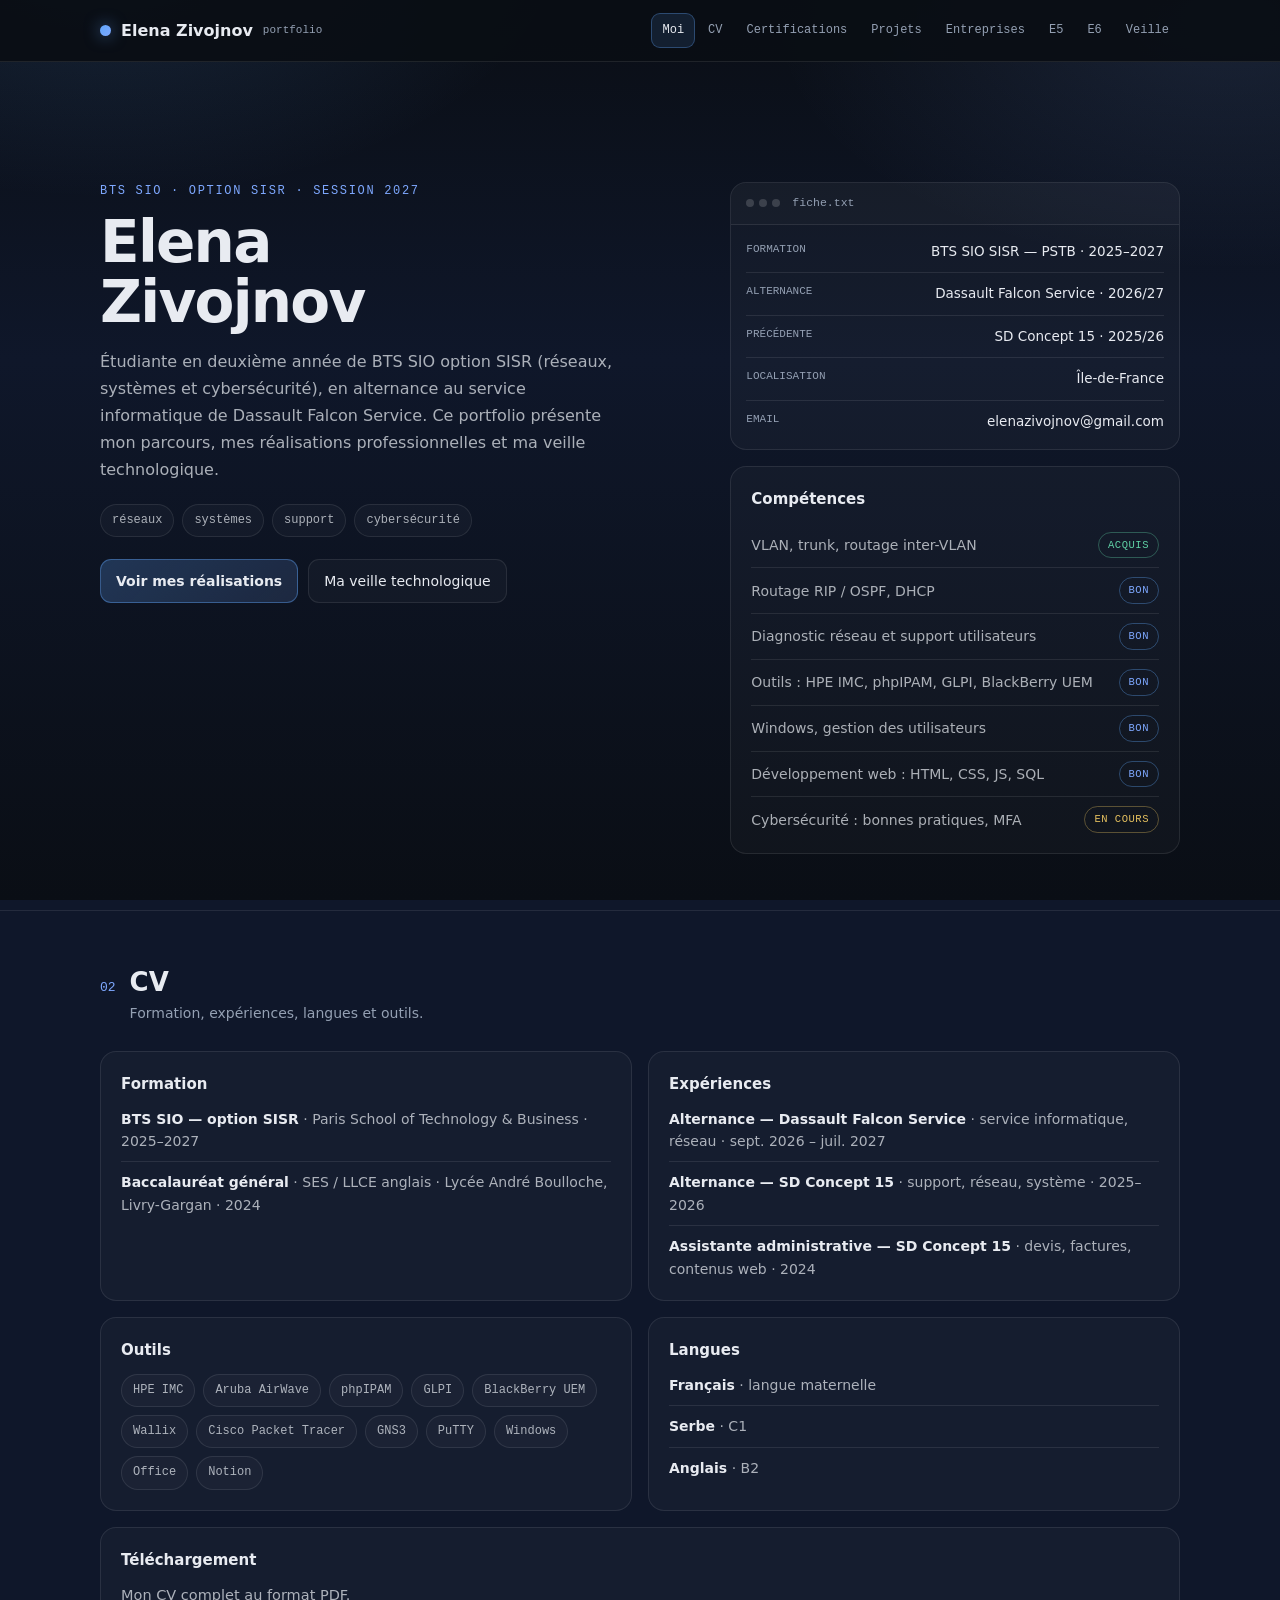
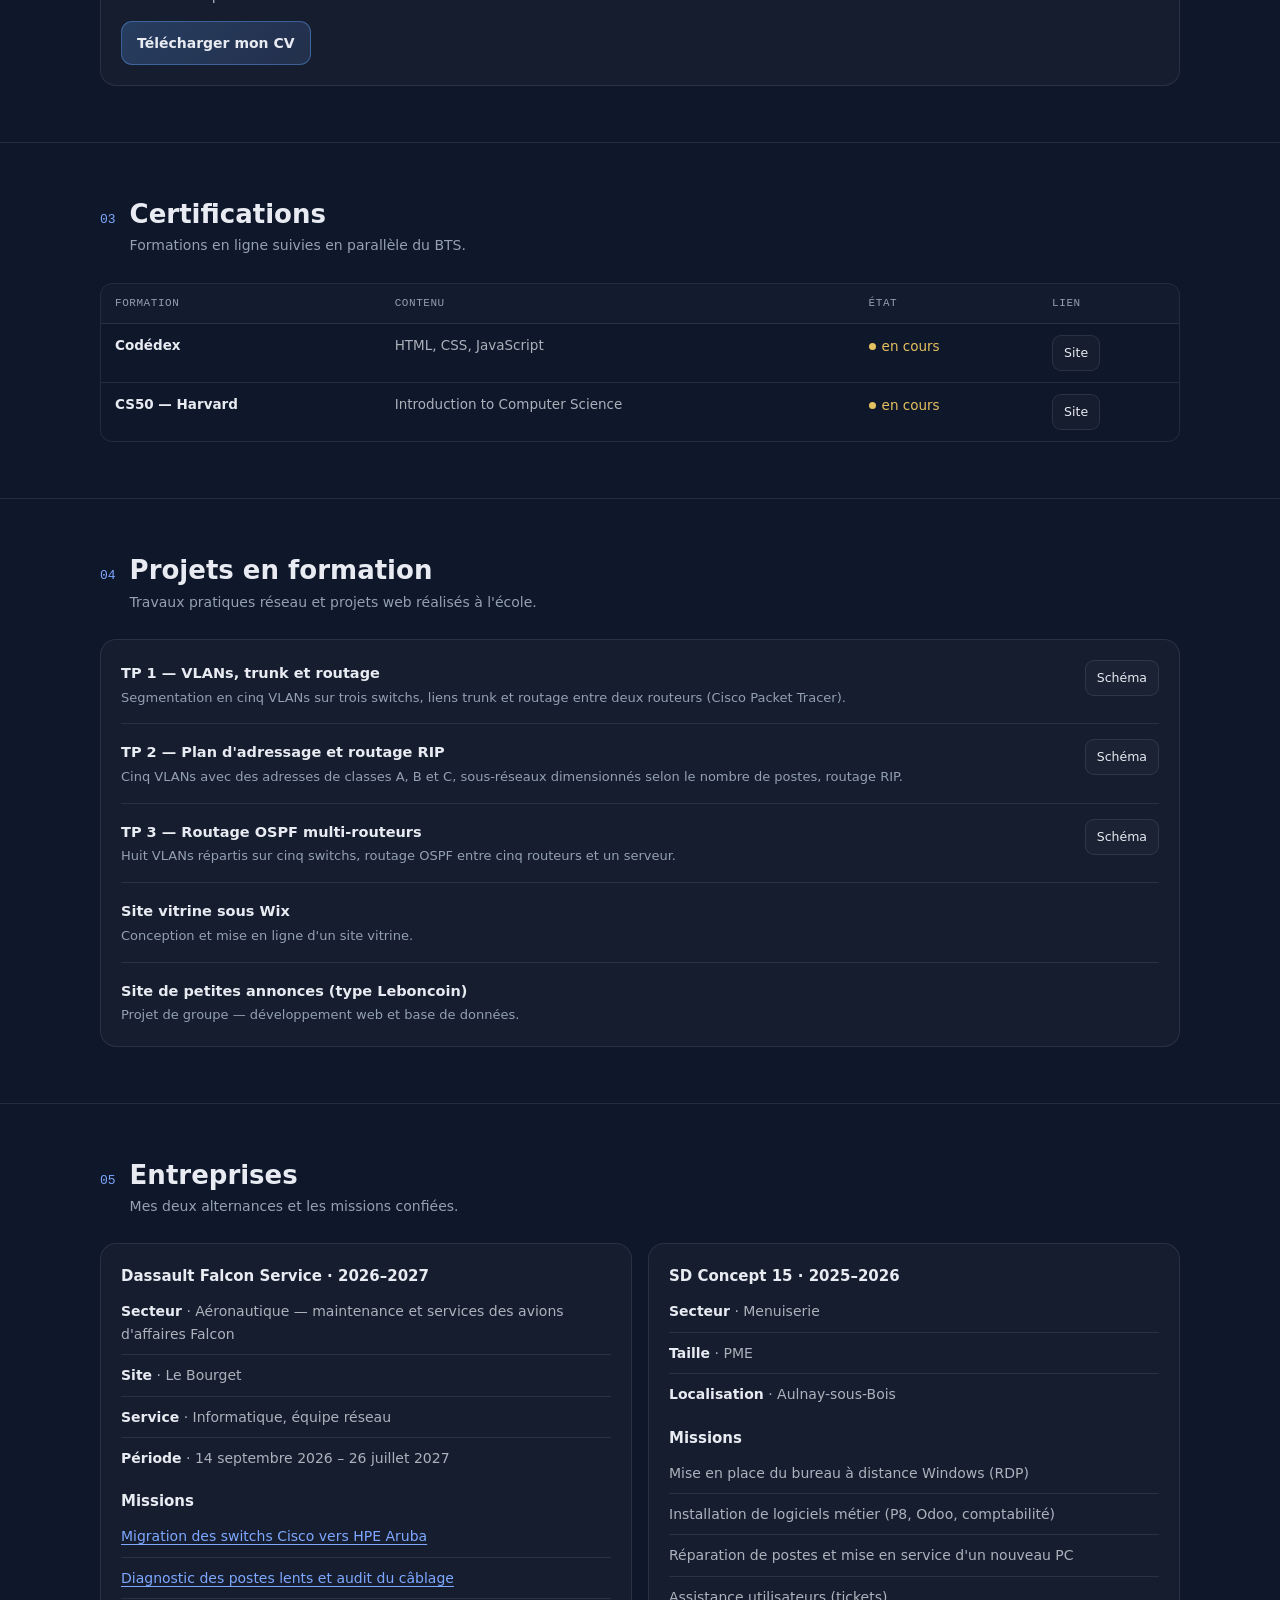
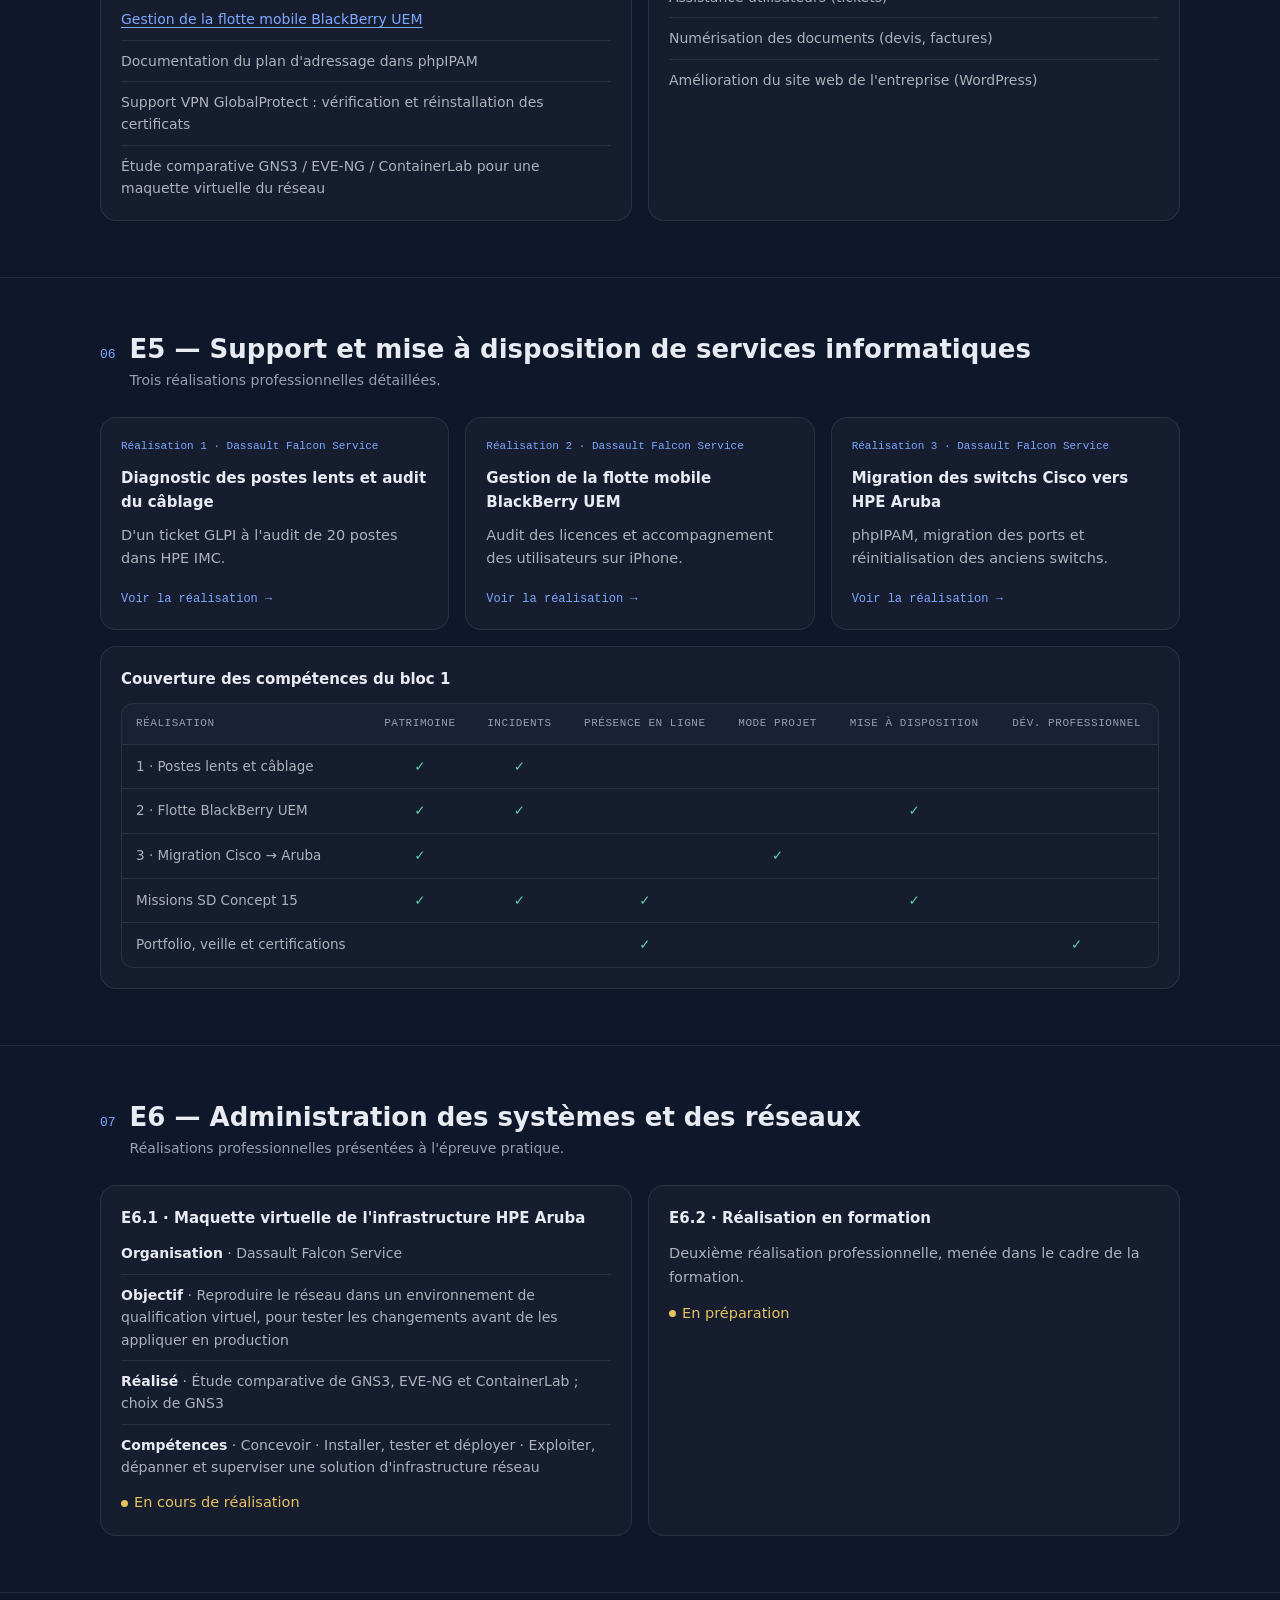
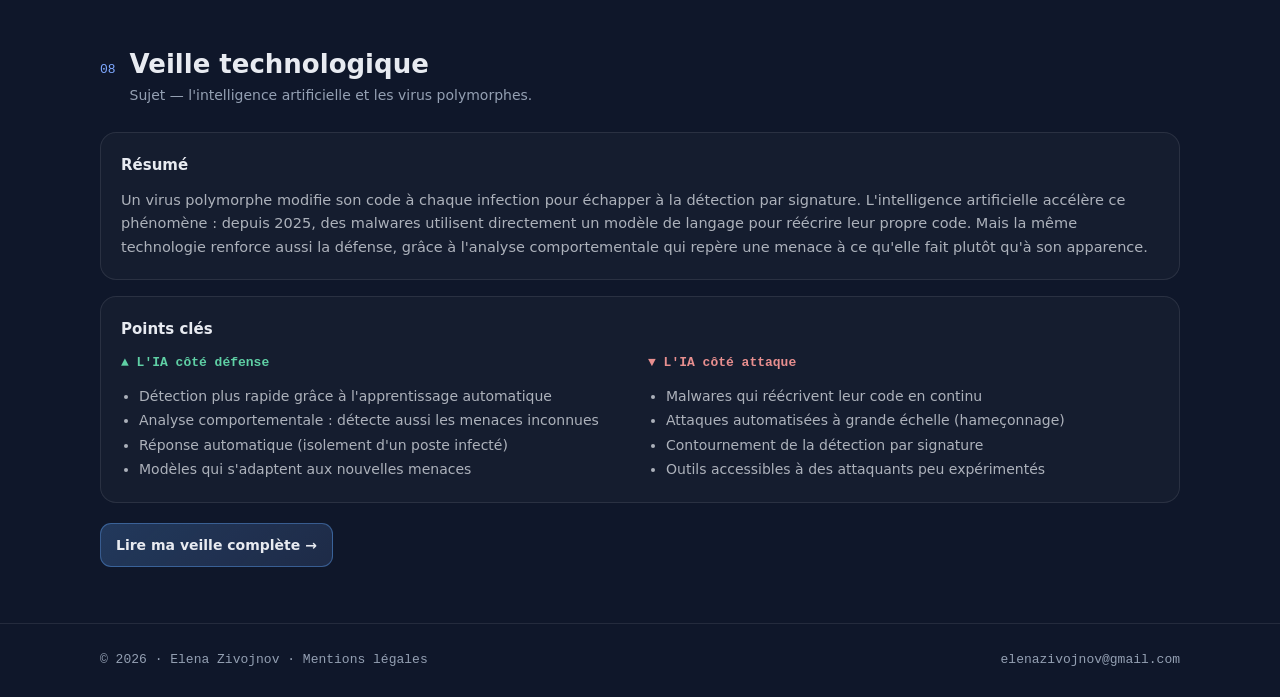
==== index.html @ ac81866e "Add files via upload" ====
<!doctype html>
<html lang="fr">
<head>
<meta charset="utf-8" />
<meta name="viewport" content="width=device-width, initial-scale=1" />
<title>Portfolio BTS SIO — Elena Zivojnov</title>
<meta name="description" content="Portfolio BTS SIO option SISR d'Elena Zivojnov : parcours, réalisations professionnelles E5 et E6, veille technologique." />
<link rel="stylesheet" href="style.css" />
</head>
<body>

<header class="site-header">
  <div class="wrap">
    <a class="brand" href="#moi">
      <span class="brand-dot"></span>
      Elena Zivojnov <small>portfolio</small>
    </a>
    <nav class="menu" aria-label="Navigation principale">
      <a href="#moi" class="active">Moi</a>
      <a href="#cv">CV</a>
      <a href="#certifications">Certifications</a>
      <a href="#portfolio">Projets</a>
      <a href="#entreprise">Entreprises</a>
      <a href="#e5">E5</a>
      <a href="#e6">E6</a>
      <a href="#veille">Veille</a>
    </nav>
  </div>
</header>

<main>

  <!-- 01 · MOI -->
  <section id="moi" class="section">
    <div class="wrap hero">
      <div>
        <p class="eyebrow">BTS SIO · Option SISR · Session 2027</p>
        <h1>Elena<br>Zivojnov</h1>
        <p class="lead">
          Étudiante en deuxième année de BTS SIO option SISR (réseaux, systèmes et
          cybersécurité), en alternance au service informatique de Dassault Falcon Service.
          Ce portfolio présente mon parcours, mes réalisations professionnelles et ma
          veille technologique.
        </p>

        <div class="chips">
          <span class="chip">réseaux</span>
          <span class="chip">systèmes</span>
          <span class="chip">support</span>
          <span class="chip">cybersécurité</span>
        </div>

        <div class="cta">
          <a class="btn btn-primary" href="#e5">Voir mes réalisations</a>
          <a class="btn" href="veille.html">Ma veille technologique</a>
        </div>
      </div>

      <div>
        <div class="fiche">
          <div class="fiche-head">
            <span class="dots"><span></span><span></span><span></span></span>
            fiche.txt
          </div>
          <div class="fiche-body">
            <div class="fiche-row"><span class="k">Formation</span><span class="v">BTS SIO SISR — PSTB · 2025–2027</span></div>
            <div class="fiche-row"><span class="k">Alternance</span><span class="v">Dassault Falcon Service · 2026/27</span></div>
            <div class="fiche-row"><span class="k">Précédente</span><span class="v">SD Concept 15 · 2025/26</span></div>
            <div class="fiche-row"><span class="k">Localisation</span><span class="v">Île-de-France</span></div>
            <div class="fiche-row"><span class="k">Email</span><span class="v"><a href="mailto:elenazivojnov@gmail.com">elenazivojnov@gmail.com</a></span></div>
          </div>
        </div>

        <div class="card span-12" style="margin-top:16px;">
          <h3>Compétences</h3>
          <div class="skill-row"><span>VLAN, trunk, routage inter-VLAN</span><span class="lvl ok">acquis</span></div>
          <div class="skill-row"><span>Routage RIP / OSPF, DHCP</span><span class="lvl mid">bon</span></div>
          <div class="skill-row"><span>Diagnostic réseau et support utilisateurs</span><span class="lvl mid">bon</span></div>
          <div class="skill-row"><span>Outils : HPE IMC, phpIPAM, GLPI, BlackBerry UEM</span><span class="lvl mid">bon</span></div>
          <div class="skill-row"><span>Windows, gestion des utilisateurs</span><span class="lvl mid">bon</span></div>
          <div class="skill-row"><span>Développement web : HTML, CSS, JS, SQL</span><span class="lvl mid">bon</span></div>
          <div class="skill-row"><span>Cybersécurité : bonnes pratiques, MFA</span><span class="lvl low">en cours</span></div>
        </div>
      </div>
    </div>
  </section>

  <!-- 02 · CV -->
  <section id="cv" class="section">
    <div class="wrap">
      <div class="section-head">
        <span class="section-num">02</span>
        <div><h2>CV</h2><p>Formation, expériences, langues et outils.</p></div>
      </div>

      <div class="grid">
        <article class="card">
          <h3>Formation</h3>
          <ul class="clean-list">
            <li><strong>BTS SIO — option SISR</strong> · Paris School of Technology &amp; Business · 2025–2027</li>
            <li><strong>Baccalauréat général</strong> · SES / LLCE anglais · Lycée André Boulloche, Livry-Gargan · 2024</li>
          </ul>
        </article>

        <article class="card">
          <h3>Expériences</h3>
          <ul class="clean-list">
            <li><strong>Alternance — Dassault Falcon Service</strong> · service informatique, réseau · sept. 2026 – juil. 2027</li>
            <li><strong>Alternance — SD Concept 15</strong> · support, réseau, système · 2025–2026</li>
            <li><strong>Assistante administrative — SD Concept 15</strong> · devis, factures, contenus web · 2024</li>
          </ul>
        </article>

        <article class="card">
          <h3>Outils</h3>
          <div class="chips">
            <span class="chip">HPE IMC</span>
            <span class="chip">Aruba AirWave</span>
            <span class="chip">phpIPAM</span>
            <span class="chip">GLPI</span>
            <span class="chip">BlackBerry UEM</span>
            <span class="chip">Wallix</span>
            <span class="chip">Cisco Packet Tracer</span>
            <span class="chip">GNS3</span>
            <span class="chip">PuTTY</span>
            <span class="chip">Windows</span>
            <span class="chip">Office</span>
            <span class="chip">Notion</span>
          </div>
        </article>

        <article class="card">
          <h3>Langues</h3>
          <ul class="clean-list">
            <li><strong>Français</strong> · langue maternelle</li>
            <li><strong>Serbe</strong> · C1</li>
            <li><strong>Anglais</strong> · B2</li>
          </ul>
        </article>

        <article class="card span-12">
          <h3>Téléchargement</h3>
          <p class="muted" style="margin-bottom:14px;">Mon CV complet au format PDF.</p>
          <a class="btn btn-primary" href="docs/cv.pdf" target="_blank" rel="noreferrer">Télécharger mon CV</a>
        </article>
      </div>
    </div>
  </section>

  <!-- 03 · CERTIFICATIONS -->
  <section id="certifications" class="section">
    <div class="wrap">
      <div class="section-head">
        <span class="section-num">03</span>
        <div><h2>Certifications</h2><p>Formations en ligne suivies en parallèle du BTS.</p></div>
      </div>

      <div class="table-wrap">
        <table>
          <thead>
            <tr><th>Formation</th><th>Contenu</th><th>État</th><th>Lien</th></tr>
          </thead>
          <tbody>
            <tr>
              <td><strong>Codédex</strong></td>
              <td>HTML, CSS, JavaScript</td>
              <td><span class="status">en cours</span></td>
              <td><a class="btn btn-sm" href="https://www.codedex.io/" target="_blank" rel="noreferrer">Site</a></td>
            </tr>
            <tr>
              <td><strong>CS50 — Harvard</strong></td>
              <td>Introduction to Computer Science</td>
              <td><span class="status">en cours</span></td>
              <td><a class="btn btn-sm" href="https://cs50.harvard.edu/" target="_blank" rel="noreferrer">Site</a></td>
            </tr>
          </tbody>
        </table>
      </div>
    </div>
  </section>

  <!-- 04 · PROJETS EN FORMATION -->
  <section id="portfolio" class="section">
    <div class="wrap">
      <div class="section-head">
        <span class="section-num">04</span>
        <div><h2>Projets en formation</h2><p>Travaux pratiques réseau et projets web réalisés à l'école.</p></div>
      </div>

      <div class="grid">
        <article class="card span-12">
          <div class="project">
            <div class="project-info">
              <b>TP 1 — VLANs, trunk et routage</b>
              <div class="desc">Segmentation en cinq VLANs sur trois switchs, liens trunk et routage entre deux routeurs (Cisco Packet Tracer).</div>
            </div>
            <div class="project-links">
              <a class="btn btn-sm" href="img/tp1-schema.jpg" target="_blank" rel="noreferrer">Schéma</a>
            </div>
          </div>

          <div class="project">
            <div class="project-info">
              <b>TP 2 — Plan d'adressage et routage RIP</b>
              <div class="desc">Cinq VLANs avec des adresses de classes A, B et C, sous-réseaux dimensionnés selon le nombre de postes, routage RIP.</div>
            </div>
            <div class="project-links">
              <a class="btn btn-sm" href="img/tp2-schema.png" target="_blank" rel="noreferrer">Schéma</a>
            </div>
          </div>

          <div class="project">
            <div class="project-info">
              <b>TP 3 — Routage OSPF multi-routeurs</b>
              <div class="desc">Huit VLANs répartis sur cinq switchs, routage OSPF entre cinq routeurs et un serveur.</div>
            </div>
            <div class="project-links">
              <a class="btn btn-sm" href="img/tp3-schema.png" target="_blank" rel="noreferrer">Schéma</a>
            </div>
          </div>

          <div class="project">
            <div class="project-info">
              <b>Site vitrine sous Wix</b>
              <div class="desc">Conception et mise en ligne d'un site vitrine.</div>
            </div>
            <!-- Ajouter ici le lien du site Wix PUBLIÉ (pas le lien de l'éditeur) -->
          </div>

          <div class="project">
            <div class="project-info">
              <b>Site de petites annonces (type Leboncoin)</b>
              <div class="desc">Projet de groupe — développement web et base de données.</div>
            </div>
            <!-- Ajouter ici le lien GitHub et/ou des captures d'écran -->
          </div>
        </article>
      </div>
    </div>
  </section>

  <!-- 05 · ENTREPRISES -->
  <section id="entreprise" class="section">
    <div class="wrap">
      <div class="section-head">
        <span class="section-num">05</span>
        <div><h2>Entreprises</h2><p>Mes deux alternances et les missions confiées.</p></div>
      </div>

      <div class="grid">
        <article class="card">
          <h3>Dassault Falcon Service · 2026–2027</h3>
          <ul class="clean-list">
            <li><strong>Secteur</strong> · Aéronautique — maintenance et services des avions d'affaires Falcon</li>
            <li><strong>Site</strong> · Le Bourget</li>
            <li><strong>Service</strong> · Informatique, équipe réseau</li>
            <li><strong>Période</strong> · 14 septembre 2026 – 26 juillet 2027</li>
          </ul>
          <h3 style="margin-top:20px;">Missions</h3>
          <ul class="clean-list">
            <li><a class="link" href="e5-3.html">Migration des switchs Cisco vers HPE Aruba</a></li>
            <li><a class="link" href="e5-1.html">Diagnostic des postes lents et audit du câblage</a></li>
            <li><a class="link" href="e5-2.html">Gestion de la flotte mobile BlackBerry UEM</a></li>
            <li>Documentation du plan d'adressage dans phpIPAM</li>
            <li>Support VPN GlobalProtect : vérification et réinstallation des certificats</li>
            <li>Étude comparative GNS3 / EVE-NG / ContainerLab pour une maquette virtuelle du réseau</li>
          </ul>
        </article>

        <article class="card">
          <h3>SD Concept 15 · 2025–2026</h3>
          <ul class="clean-list">
            <li><strong>Secteur</strong> · Menuiserie</li>
            <li><strong>Taille</strong> · PME</li>
            <li><strong>Localisation</strong> · Aulnay-sous-Bois</li>
          </ul>
          <h3 style="margin-top:20px;">Missions</h3>
          <ul class="clean-list">
            <li>Mise en place du bureau à distance Windows (RDP)</li>
            <li>Installation de logiciels métier (P8, Odoo, comptabilité)</li>
            <li>Réparation de postes et mise en service d'un nouveau PC</li>
            <li>Assistance utilisateurs (tickets)</li>
            <li>Numérisation des documents (devis, factures)</li>
            <li>Amélioration du site web de l'entreprise (WordPress)</li>
          </ul>
        </article>
      </div>
    </div>
  </section>

  <!-- 06 · E5 -->
  <section id="e5" class="section">
    <div class="wrap">
      <div class="section-head">
        <span class="section-num">06</span>
        <div><h2>E5 — Support et mise à disposition de services informatiques</h2><p>Trois réalisations professionnelles détaillées.</p></div>
      </div>

      <div class="grid">
        <a class="card span-4 rp-card" href="e5-1.html">
          <span class="idx">Réalisation 1 · Dassault Falcon Service</span>
          <h3>Diagnostic des postes lents et audit du câblage</h3>
          <p>D'un ticket GLPI à l'audit de 20 postes dans HPE IMC.</p>
          <span class="go">Voir la réalisation →</span>
        </a>
        <a class="card span-4 rp-card" href="e5-2.html">
          <span class="idx">Réalisation 2 · Dassault Falcon Service</span>
          <h3>Gestion de la flotte mobile BlackBerry UEM</h3>
          <p>Audit des licences et accompagnement des utilisateurs sur iPhone.</p>
          <span class="go">Voir la réalisation →</span>
        </a>
        <a class="card span-4 rp-card" href="e5-3.html">
          <span class="idx">Réalisation 3 · Dassault Falcon Service</span>
          <h3>Migration des switchs Cisco vers HPE Aruba</h3>
          <p>phpIPAM, migration des ports et réinitialisation des anciens switchs.</p>
          <span class="go">Voir la réalisation →</span>
        </a>

        <article class="card span-12">
          <h3>Couverture des compétences du bloc 1</h3>
          <div class="table-wrap">
            <table class="matrix">
              <thead>
                <tr>
                  <th>Réalisation</th>
                  <th>Patrimoine</th>
                  <th>Incidents</th>
                  <th>Présence en ligne</th>
                  <th>Mode projet</th>
                  <th>Mise à disposition</th>
                  <th>Dév. professionnel</th>
                </tr>
              </thead>
              <tbody>
                <tr><td>1 · Postes lents et câblage</td><td class="yes">✓</td><td class="yes">✓</td><td></td><td></td><td></td><td></td></tr>
                <tr><td>2 · Flotte BlackBerry UEM</td><td class="yes">✓</td><td class="yes">✓</td><td></td><td></td><td class="yes">✓</td><td></td></tr>
                <tr><td>3 · Migration Cisco → Aruba</td><td class="yes">✓</td><td></td><td></td><td class="yes">✓</td><td></td><td></td></tr>
                <tr><td>Missions SD Concept 15</td><td class="yes">✓</td><td class="yes">✓</td><td class="yes">✓</td><td></td><td class="yes">✓</td><td></td></tr>
                <tr><td>Portfolio, veille et certifications</td><td></td><td></td><td class="yes">✓</td><td></td><td></td><td class="yes">✓</td></tr>
              </tbody>
            </table>
          </div>
          <!-- Ajouter ici le lien vers le tableau de synthèse officiel (PDF) : docs/tableau-synthese.pdf -->
        </article>
      </div>
    </div>
  </section>

  <!-- 07 · E6 -->
  <section id="e6" class="section">
    <div class="wrap">
      <div class="section-head">
        <span class="section-num">07</span>
        <div><h2>E6 — Administration des systèmes et des réseaux</h2><p>Réalisations professionnelles présentées à l'épreuve pratique.</p></div>
      </div>

      <div class="grid">
        <article class="card">
          <h3>E6.1 · Maquette virtuelle de l'infrastructure HPE Aruba</h3>
          <ul class="clean-list">
            <li><strong>Organisation</strong> · Dassault Falcon Service</li>
            <li><strong>Objectif</strong> · Reproduire le réseau dans un environnement de qualification virtuel, pour tester les changements avant de les appliquer en production</li>
            <li><strong>Réalisé</strong> · Étude comparative de GNS3, EVE-NG et ContainerLab ; choix de GNS3</li>
            <li><strong>Compétences</strong> · Concevoir · Installer, tester et déployer · Exploiter, dépanner et superviser une solution d'infrastructure réseau</li>
          </ul>
          <p style="margin-top:12px;"><span class="status">En cours de réalisation</span></p>
        </article>

        <article class="card">
          <h3>E6.2 · Réalisation en formation</h3>
          <p class="muted">Deuxième réalisation professionnelle, menée dans le cadre de la formation.</p>
          <p style="margin-top:12px;"><span class="status">En préparation</span></p>
        </article>
      </div>
    </div>
  </section>

  <!-- 08 · VEILLE -->
  <section id="veille" class="section">
    <div class="wrap">
      <div class="section-head">
        <span class="section-num">08</span>
        <div><h2>Veille technologique</h2><p>Sujet — l'intelligence artificielle et les virus polymorphes.</p></div>
      </div>

      <div class="grid">
        <article class="card span-12">
          <h3>Résumé</h3>
          <p>
            Un virus polymorphe modifie son code à chaque infection pour échapper à la
            détection par signature. L'intelligence artificielle accélère ce phénomène : depuis
            2025, des malwares utilisent directement un modèle de langage pour réécrire leur
            propre code. Mais la même technologie renforce aussi la défense, grâce à l'analyse
            comportementale qui repère une menace à ce qu'elle fait plutôt qu'à son apparence.
          </p>
        </article>

        <article class="card span-12">
          <h3>Points clés</h3>
          <div class="prc">
            <div class="def">
              <h4>▲ L'IA côté défense</h4>
              <ul>
                <li>Détection plus rapide grâce à l'apprentissage automatique</li>
                <li>Analyse comportementale : détecte aussi les menaces inconnues</li>
                <li>Réponse automatique (isolement d'un poste infecté)</li>
                <li>Modèles qui s'adaptent aux nouvelles menaces</li>
              </ul>
            </div>
            <div class="att">
              <h4>▼ L'IA côté attaque</h4>
              <ul>
                <li>Malwares qui réécrivent leur code en continu</li>
                <li>Attaques automatisées à grande échelle (hameçonnage)</li>
                <li>Contournement de la détection par signature</li>
                <li>Outils accessibles à des attaquants peu expérimentés</li>
              </ul>
            </div>
          </div>
        </article>
      </div>

      <div style="margin-top:20px;">
        <a class="btn btn-primary" href="veille.html">Lire ma veille complète →</a>
      </div>
    </div>
  </section>

</main>

<footer class="footer">
  <div class="wrap">
    <span>© <span id="year">2026</span> · Elena Zivojnov · <a href="mentions-legales.html">Mentions légales</a></span>
    <span><a href="mailto:elenazivojnov@gmail.com">elenazivojnov@gmail.com</a></span>
  </div>
</footer>

<script>
  // Année automatique dans le pied de page
  document.getElementById("year").textContent = new Date().getFullYear();

  // Menu : met en évidence la section visible à l'écran
  const links = Array.from(document.querySelectorAll(".menu a"));
  const sections = links
    .map(a => document.getElementById(a.getAttribute("href").slice(1)))
    .filter(Boolean);

  const obs = new IntersectionObserver((entries) => {
    entries.forEach(entry => {
      if (!entry.isIntersecting) return;
      links.forEach(a => a.classList.toggle("active", a.getAttribute("href") === "#" + entry.target.id));
    });
  }, { rootMargin: "-40% 0px -55% 0px" });

  sections.forEach(s => obs.observe(s));
</script>

</body>
</html>
---- style.css ----
/* =========================================================
   Portfolio BTS SIO — Elena Zivojnov
   Feuille de style unique, partagée par toutes les pages
   ========================================================= */

:root{
  --bg-0:#0a0e15;
  --bg-1:#0f172a;
  --panel: rgba(255,255,255,0.028);
  --panel-2: rgba(255,255,255,0.05);
  --ink:#e8ebf1;
  --ink-soft: rgba(232,235,241,0.72);
  --muted:#94a0b3;
  --line: rgba(255,255,255,0.09);
  --line-strong: rgba(255,255,255,0.16);
  --accent:#7ea8ff;
  --accent-2:#60a5fa;
  --accent-soft: rgba(96,165,250,0.12);
  --ok:#5fd0a5;
  --warn:#e6c15f;
  --bad:#e88f8f;
  --mono: ui-monospace, "SF Mono", "JetBrains Mono", "Cascadia Code", Menlo, Consolas, monospace;
  --sans: ui-sans-serif, system-ui, -apple-system, "Segoe UI", Roboto, Arial, sans-serif;
  --r: 16px;
  --maxw: 1080px;
}

*{ box-sizing:border-box; }
html{ scroll-behavior:smooth; }

body{
  margin:0;
  font-family:var(--sans);
  color:var(--ink);
  background:var(--bg-1);
  line-height:1.6;
  -webkit-font-smoothing:antialiased;
}

/* Fond fixe : ne se redessine pas au scroll */
body::before{
  content:"";
  position:fixed;
  inset:0;
  z-index:-1;
  pointer-events:none;
  background:
    radial-gradient(760px 420px at 8% -6%, rgba(96,165,250,0.16), transparent 60%),
    radial-gradient(760px 420px at 96% 2%, rgba(126,168,255,0.13), transparent 60%),
    linear-gradient(180deg, var(--bg-0), var(--bg-1) 40%, var(--bg-0));
}

a{ color:inherit; text-decoration:none; }
strong{ color:var(--ink); font-weight:600; }
code{
  font-family:var(--mono);
  font-size:.9em;
  background:var(--panel-2);
  border:1px solid var(--line);
  padding:1px 6px;
  border-radius:6px;
}

:focus-visible{
  outline:2px solid var(--accent);
  outline-offset:3px;
  border-radius:6px;
}

.wrap{ width:min(var(--maxw), 92%); margin-inline:auto; }

/* ============ EN-TÊTE ============ */
.site-header{
  position:sticky;
  top:0;
  z-index:50;
  background: rgba(10,14,21,0.94);
  border-bottom:1px solid var(--line);
}
.site-header .wrap{
  display:flex;
  align-items:center;
  justify-content:space-between;
  gap:16px;
  padding:13px 0;
}
.brand{
  display:inline-flex;
  align-items:center;
  gap:10px;
  font-weight:650;
  white-space:nowrap;
}
.brand-dot{
  width:11px; height:11px;
  border-radius:999px;
  background:linear-gradient(135deg, var(--accent-2), var(--accent));
  box-shadow:0 0 16px rgba(96,165,250,0.6);
}
.brand small{
  font-family:var(--mono);
  font-size:11px;
  color:var(--muted);
  font-weight:500;
}
.menu{
  display:flex;
  gap:2px;
  flex-wrap:wrap;
  justify-content:flex-end;
}
.menu a{
  font-family:var(--mono);
  font-size:12px;
  color:var(--muted);
  padding:7px 10px;
  border-radius:9px;
  border:1px solid transparent;
  transition:color .15s ease, background-color .15s ease;
}
.menu a:hover{ color:var(--ink); background:var(--panel-2); }
.menu a.active{
  color:var(--ink);
  background:var(--accent-soft);
  border-color:rgba(96,165,250,0.32);
}

/* ============ SECTIONS ============ */
.section{ padding:56px 0; scroll-margin-top:78px; }
.section + .section{ border-top:1px solid var(--line); }

.section-head{
  display:flex;
  align-items:baseline;
  gap:14px;
  margin-bottom:26px;
}
.section-num{
  font-family:var(--mono);
  font-size:13px;
  color:var(--accent);
  padding-top:4px;
}
.section-head h2{
  margin:0;
  font-size:clamp(20px, 3vw, 26px);
  line-height:1.2;
}
.section-head p{ margin:4px 0 0; color:var(--muted); font-size:14px; }

/* ============ BOUTONS / PUCES ============ */
.btn{
  display:inline-flex;
  align-items:center;
  gap:8px;
  padding:10px 15px;
  border-radius:11px;
  border:1px solid var(--line);
  background:var(--panel);
  color:var(--ink);
  font-size:14px;
  font-weight:500;
  transition:background-color .15s ease, border-color .15s ease;
}
.btn:hover{ border-color:var(--line-strong); background:var(--panel-2); }
.btn-primary{
  background:linear-gradient(135deg, rgba(96,165,250,0.24), rgba(126,168,255,0.14));
  border-color:rgba(96,165,250,0.4);
  font-weight:600;
}
.btn-sm{ padding:7px 11px; font-size:12.5px; border-radius:9px; }

.chips{ display:flex; flex-wrap:wrap; gap:8px; }
.chip{
  font-family:var(--mono);
  font-size:12px;
  padding:6px 11px;
  border-radius:999px;
  border:1px solid var(--line);
  background:var(--panel);
  color:var(--ink-soft);
}

/* ============ GRILLE + CARTES ============ */
.grid{ display:grid; grid-template-columns:repeat(12, 1fr); gap:16px; }
.card{
  grid-column:span 6;
  background:var(--panel);
  border:1px solid var(--line);
  border-radius:var(--r);
  padding:20px;
}
.card.span-4{ grid-column:span 4; }
.card.span-12{ grid-column:span 12; }
.card h3{ margin:0 0 12px; font-size:15px; }
.card p{ margin:0 0 10px; color:var(--ink-soft); font-size:14.5px; }
.card p:last-child{ margin-bottom:0; }

.clean-list{ margin:0; padding:0; list-style:none; }
.clean-list li{
  padding:9px 0;
  border-bottom:1px solid var(--line);
  color:var(--ink-soft);
  font-size:14px;
}
.clean-list li:first-child{ padding-top:0; }
.clean-list li:last-child{ border-bottom:0; padding-bottom:0; }

.muted{ color:var(--muted); font-size:14px; margin:0; }

/* ============ PAGE RÉALISATION ============ */
.crumb{
  display:inline-block;
  margin-top:34px;
  font-family:var(--mono);
  font-size:12px;
  color:var(--muted);
}
.crumb:hover{ color:var(--ink); }

.page-hero{ padding:22px 0 40px; }
.eyebrow{
  font-family:var(--mono);
  font-size:12px;
  letter-spacing:.14em;
  text-transform:uppercase;
  color:var(--accent);
  margin:0 0 12px;
}
.page-hero h1{
  margin:0;
  font-size:clamp(28px, 5vw, 42px);
  line-height:1.1;
  letter-spacing:-0.02em;
  max-width:22ch;
}
.page-hero .lead{
  margin:14px 0 20px;
  max-width:62ch;
  color:var(--ink-soft);
  font-size:16px;
}

/* Fiche d'identité de la réalisation */
.facts{
  display:grid;
  grid-template-columns:repeat(4, 1fr);
  border:1px solid var(--line);
  border-radius:var(--r);
  background:var(--panel);
  overflow:hidden;
}
.fact{ padding:14px 16px; border-right:1px solid var(--line); }
.fact:last-child{ border-right:0; }
.fact .k{
  display:block;
  font-family:var(--mono);
  font-size:10.5px;
  letter-spacing:.06em;
  text-transform:uppercase;
  color:var(--muted);
  margin-bottom:4px;
}
.fact .v{ font-size:14px; }
.status{
  display:inline-flex; align-items:center; gap:6px;
  color:var(--warn);
}
.status::before{ content:""; width:7px; height:7px; border-radius:999px; background:var(--warn); }

/* Schéma de la chaîne de connexion */
.chain{
  display:flex;
  align-items:stretch;
  gap:0;
  margin:6px 0 10px;
  overflow-x:auto;
  padding-bottom:4px;
}
.zone{
  border:1px dashed var(--line-strong);
  border-radius:14px;
  padding:26px 12px 12px;
  position:relative;
  display:flex;
  align-items:center;
  gap:8px;
}
.zone + .zone{ margin-left:10px; }
.zone-label{
  position:absolute;
  top:7px; left:12px;
  font-family:var(--mono);
  font-size:10.5px;
  letter-spacing:.05em;
  text-transform:uppercase;
}
.zone.me{ border-color:rgba(95,208,165,0.45); }
.zone.me .zone-label{ color:var(--ok); }
.zone.ext{ border-color:rgba(230,193,95,0.45); }
.zone.ext .zone-label{ color:var(--warn); }
.node{
  min-width:92px;
  text-align:center;
  padding:10px 10px;
  border-radius:10px;
  background:var(--panel-2);
  border:1px solid var(--line);
  font-size:13px;
  white-space:nowrap;
}
.node.ok{ border-color:rgba(95,208,165,0.45); color:var(--ok); }
.node.warn{ border-color:rgba(230,193,95,0.45); color:var(--warn); }
.node small{ display:block; font-family:var(--mono); font-size:10.5px; color:var(--muted); }
.arrow{ color:var(--muted); font-family:var(--mono); }

/* Étapes numérotées */
.steps{ counter-reset:step; list-style:none; margin:0; padding:0; }
.steps li{
  counter-increment:step;
  position:relative;
  padding:0 0 18px 44px;
  color:var(--ink-soft);
  font-size:14.5px;
}
.steps li:last-child{ padding-bottom:0; }
.steps li::before{
  content:counter(step);
  position:absolute;
  left:0; top:0;
  width:28px; height:28px;
  border-radius:999px;
  display:grid; place-items:center;
  font-family:var(--mono);
  font-size:12px;
  color:var(--accent);
  background:var(--accent-soft);
  border:1px solid rgba(96,165,250,0.32);
}
.steps li strong{ display:block; margin-bottom:2px; }

/* Chiffres clés */
.stats{ display:grid; grid-template-columns:repeat(3, 1fr); gap:16px; }
.stats.two{ grid-template-columns:repeat(2, 1fr); }
.stat{
  background:var(--panel);
  border:1px solid var(--line);
  border-radius:var(--r);
  padding:18px 20px;
}
.stat .num{ font-size:34px; font-weight:700; line-height:1.1; letter-spacing:-0.02em; }
.stat .lbl{ color:var(--muted); font-size:13.5px; margin-top:4px; }

/* Tableau */
.table-wrap{ border:1px solid var(--line); border-radius:12px; overflow-x:auto; }
table{ width:100%; border-collapse:collapse; }
th, td{ padding:11px 14px; text-align:left; font-size:13.5px; border-bottom:1px solid var(--line); vertical-align:top; }
th{
  font-family:var(--mono);
  font-size:11px;
  letter-spacing:.05em;
  text-transform:uppercase;
  color:var(--muted);
  background:rgba(255,255,255,0.02);
  font-weight:500;
}
td{ color:var(--ink-soft); }
tr:last-child td{ border-bottom:0; }

/* Compétences du référentiel */
.comp{ margin-bottom:16px; }
.comp:last-child{ margin-bottom:0; }
.comp-title{
  font-family:var(--mono);
  font-size:12px;
  letter-spacing:.04em;
  color:var(--accent);
  margin-bottom:6px;
}
.comp ul{ margin:0; padding-left:18px; color:var(--ink-soft); font-size:14px; }

.link{ color:var(--accent); text-decoration:underline; text-underline-offset:3px; }

/* Encadré */
.note{
  border-left:3px solid var(--warn);
  background:rgba(230,193,95,0.06);
  padding:12px 16px;
  border-radius:0 10px 10px 0;
  color:var(--ink-soft);
  font-size:14px;
}

/* Navigation entre réalisations */
.pager{
  display:flex;
  justify-content:space-between;
  gap:12px;
  flex-wrap:wrap;
}

/* ============ PIED DE PAGE ============ */
.footer{ border-top:1px solid var(--line); padding:26px 0; }
.footer .wrap{
  display:flex; justify-content:space-between; gap:12px; flex-wrap:wrap;
  color:var(--muted); font-size:13px; font-family:var(--mono);
}

/* ============ RESPONSIVE ============ */
@media (max-width:900px){
  .card, .card.span-4{ grid-column:span 12; }
  .section{ padding:44px 0; }
  .site-header .wrap{ flex-direction:column; align-items:flex-start; gap:8px; padding:10px 0; }
  .menu{ flex-wrap:nowrap; overflow-x:auto; width:100%; justify-content:flex-start; }
  .menu a{ padding:6px 8px; font-size:11px; white-space:nowrap; }
  .facts{ grid-template-columns:1fr 1fr; }
  .fact:nth-child(2){ border-right:0; }
  .fact:nth-child(-n+2){ border-bottom:1px solid var(--line); }
  .stats{ grid-template-columns:1fr; }
}

@media (prefers-reduced-motion: reduce){
  html{ scroll-behavior:auto; }
  *{ transition:none !important; }
}

/* =========================================================
   PAGE D'ACCUEIL
   ========================================================= */
.hero{
  display:grid;
  grid-template-columns:1.15fr 0.85fr;
  gap:22px;
  align-items:start;
  padding-top:64px;
}
.hero h1{
  margin:0;
  font-size:clamp(38px, 7vw, 58px);
  line-height:1.02;
  letter-spacing:-0.03em;
}
.hero .lead{
  margin:16px 0 0;
  max-width:52ch;
  color:var(--ink-soft);
  font-size:16px;
  line-height:1.7;
}
.hero .chips{ margin-top:20px; }
.cta{ display:flex; gap:10px; flex-wrap:wrap; margin-top:22px; }

/* Fiche d'identité (fiche.txt) */
.fiche{
  background:var(--panel);
  border:1px solid var(--line);
  border-radius:var(--r);
  overflow:hidden;
}
.fiche-head{
  display:flex; align-items:center; gap:8px;
  padding:11px 15px;
  border-bottom:1px solid var(--line);
  font-family:var(--mono);
  font-size:11.5px;
  color:var(--muted);
  background:rgba(255,255,255,0.015);
}
.fiche-head .dots{ display:flex; gap:5px; margin-right:4px; }
.fiche-head .dots span{ width:8px; height:8px; border-radius:999px; background:var(--line-strong); }
.fiche-body{ padding:6px 15px; }
.fiche-row{
  display:flex; justify-content:space-between; gap:14px;
  padding:10px 0;
  border-bottom:1px solid var(--line);
  font-size:13.5px;
}
.fiche-row:last-child{ border-bottom:0; }
.fiche-row .k{
  font-family:var(--mono);
  font-size:11px;
  text-transform:uppercase;
  color:var(--muted);
  white-space:nowrap;
}
.fiche-row .v{ text-align:right; }

/* Compétences (niveaux, sans pourcentage) */
.skill-row{
  display:flex; justify-content:space-between; align-items:center; gap:12px;
  padding:9px 0;
  border-bottom:1px solid var(--line);
  font-size:14px;
  color:var(--ink-soft);
}
.skill-row:last-child{ border-bottom:0; padding-bottom:0; }
.lvl{
  font-family:var(--mono);
  font-size:10.5px;
  text-transform:uppercase;
  letter-spacing:.05em;
  padding:4px 9px;
  border-radius:999px;
  border:1px solid var(--line);
  white-space:nowrap;
}
.lvl.ok{ color:var(--ok); border-color:rgba(95,208,165,0.35); }
.lvl.mid{ color:var(--accent); border-color:rgba(96,165,250,0.35); }
.lvl.low{ color:var(--warn); border-color:rgba(230,193,95,0.35); }

/* Lignes de projets */
.project{
  display:flex;
  justify-content:space-between;
  align-items:flex-start;
  gap:16px;
  padding:15px 0;
  border-bottom:1px solid var(--line);
  flex-wrap:wrap;
}
.project:first-of-type{ padding-top:0; }
.project:last-child{ border-bottom:0; padding-bottom:0; }
.project-info{ flex:1 1 260px; min-width:0; }
.project-info b{ font-size:14.5px; }
.project-info .desc{ color:var(--muted); font-size:13px; margin-top:2px; }
.project-links{ display:flex; gap:8px; flex-wrap:wrap; }

/* Cartes de réalisation (lien vers une page) */
.rp-card{
  display:flex;
  flex-direction:column;
  gap:10px;
  transition:border-color .15s ease, background-color .15s ease;
}
.rp-card:hover{ border-color:rgba(96,165,250,0.45); background:var(--panel-2); }
.rp-card .idx{
  font-family:var(--mono);
  font-size:11px;
  color:var(--accent);
}
.rp-card h3{ margin:0; }
.rp-card .go{ margin-top:auto; font-family:var(--mono); font-size:12px; color:var(--accent); }

/* Matrice de couverture des compétences */
.matrix td, .matrix th{ text-align:center; }
.matrix td:first-child, .matrix th:first-child{ text-align:left; }
.yes{ color:var(--ok); font-weight:700; }

/* Veille : défense / attaque */
.prc{ display:grid; grid-template-columns:1fr 1fr; gap:16px; }
.prc h4{ margin:0 0 10px; font-size:13px; font-family:var(--mono); }
.prc .def h4{ color:var(--ok); }
.prc .att h4{ color:var(--bad); }
.prc ul{ margin:0; padding-left:18px; color:var(--ink-soft); font-size:14px; line-height:1.75; }

/* Frise chronologique */
.timeline{ display:flex; flex-direction:column; gap:10px; }
.tl{
  display:grid;
  grid-template-columns:96px 1fr;
  gap:12px;
  padding:10px 12px;
  border-radius:12px;
  border:1px solid var(--line);
  background:rgba(255,255,255,0.015);
  font-size:14px;
}
.tl-date{ font-family:var(--mono); color:var(--accent); font-size:13px; }
.tl-text{ color:var(--ink-soft); }

/* Liste de sources */
.sources{ margin:0; padding:0; list-style:none; }
.sources li{
  padding:11px 0;
  border-bottom:1px solid var(--line);
  font-size:14px;
  color:var(--ink-soft);
}
.sources li:last-child{ border-bottom:0; }
.sources li{ display:flex; gap:14px; align-items:baseline; }
.sources .date{
  flex:0 0 130px;
  font-family:var(--mono);
  font-size:12px;
  color:var(--muted);
}
.sources a{ color:var(--accent); }
.sources a:hover{ text-decoration:underline; }

@media (max-width:900px){
  .hero{ grid-template-columns:1fr; padding-top:44px; }
  .prc{ grid-template-columns:1fr; }
  .tl{ grid-template-columns:1fr; gap:2px; }
}
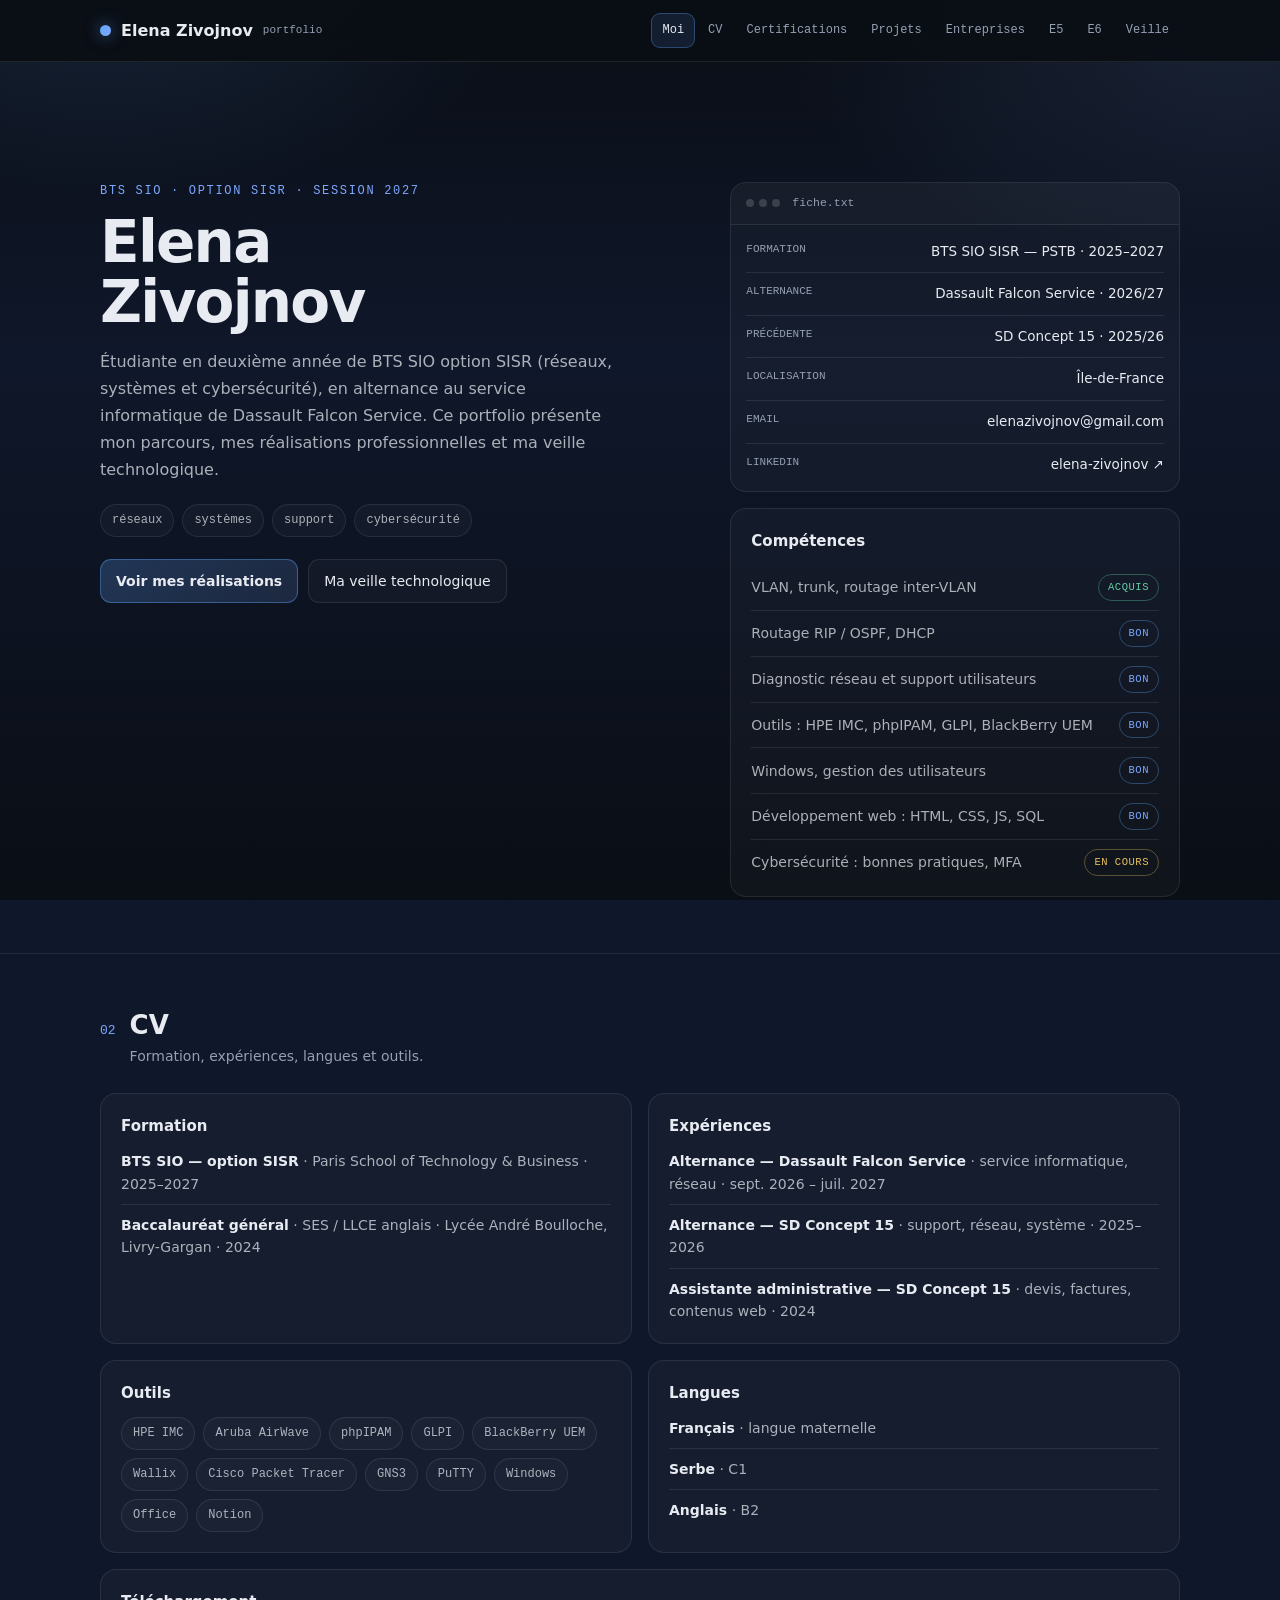
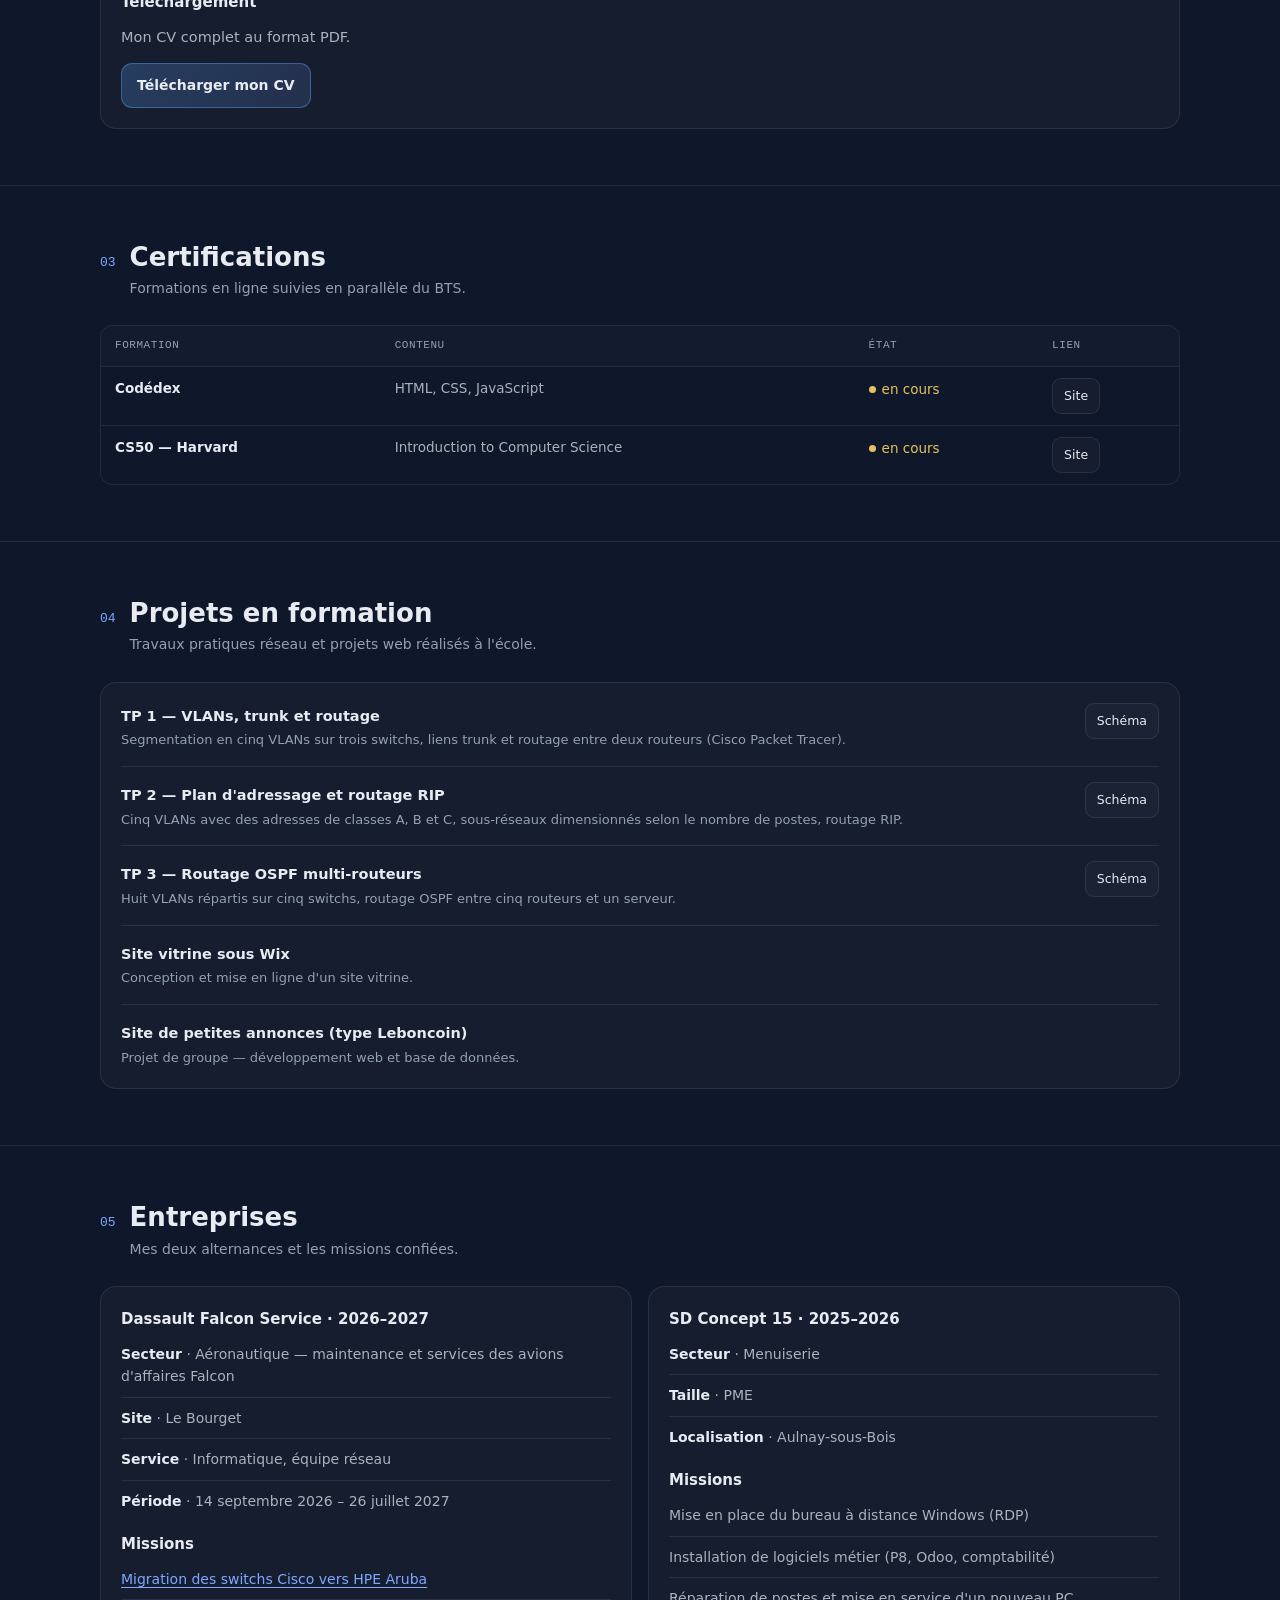
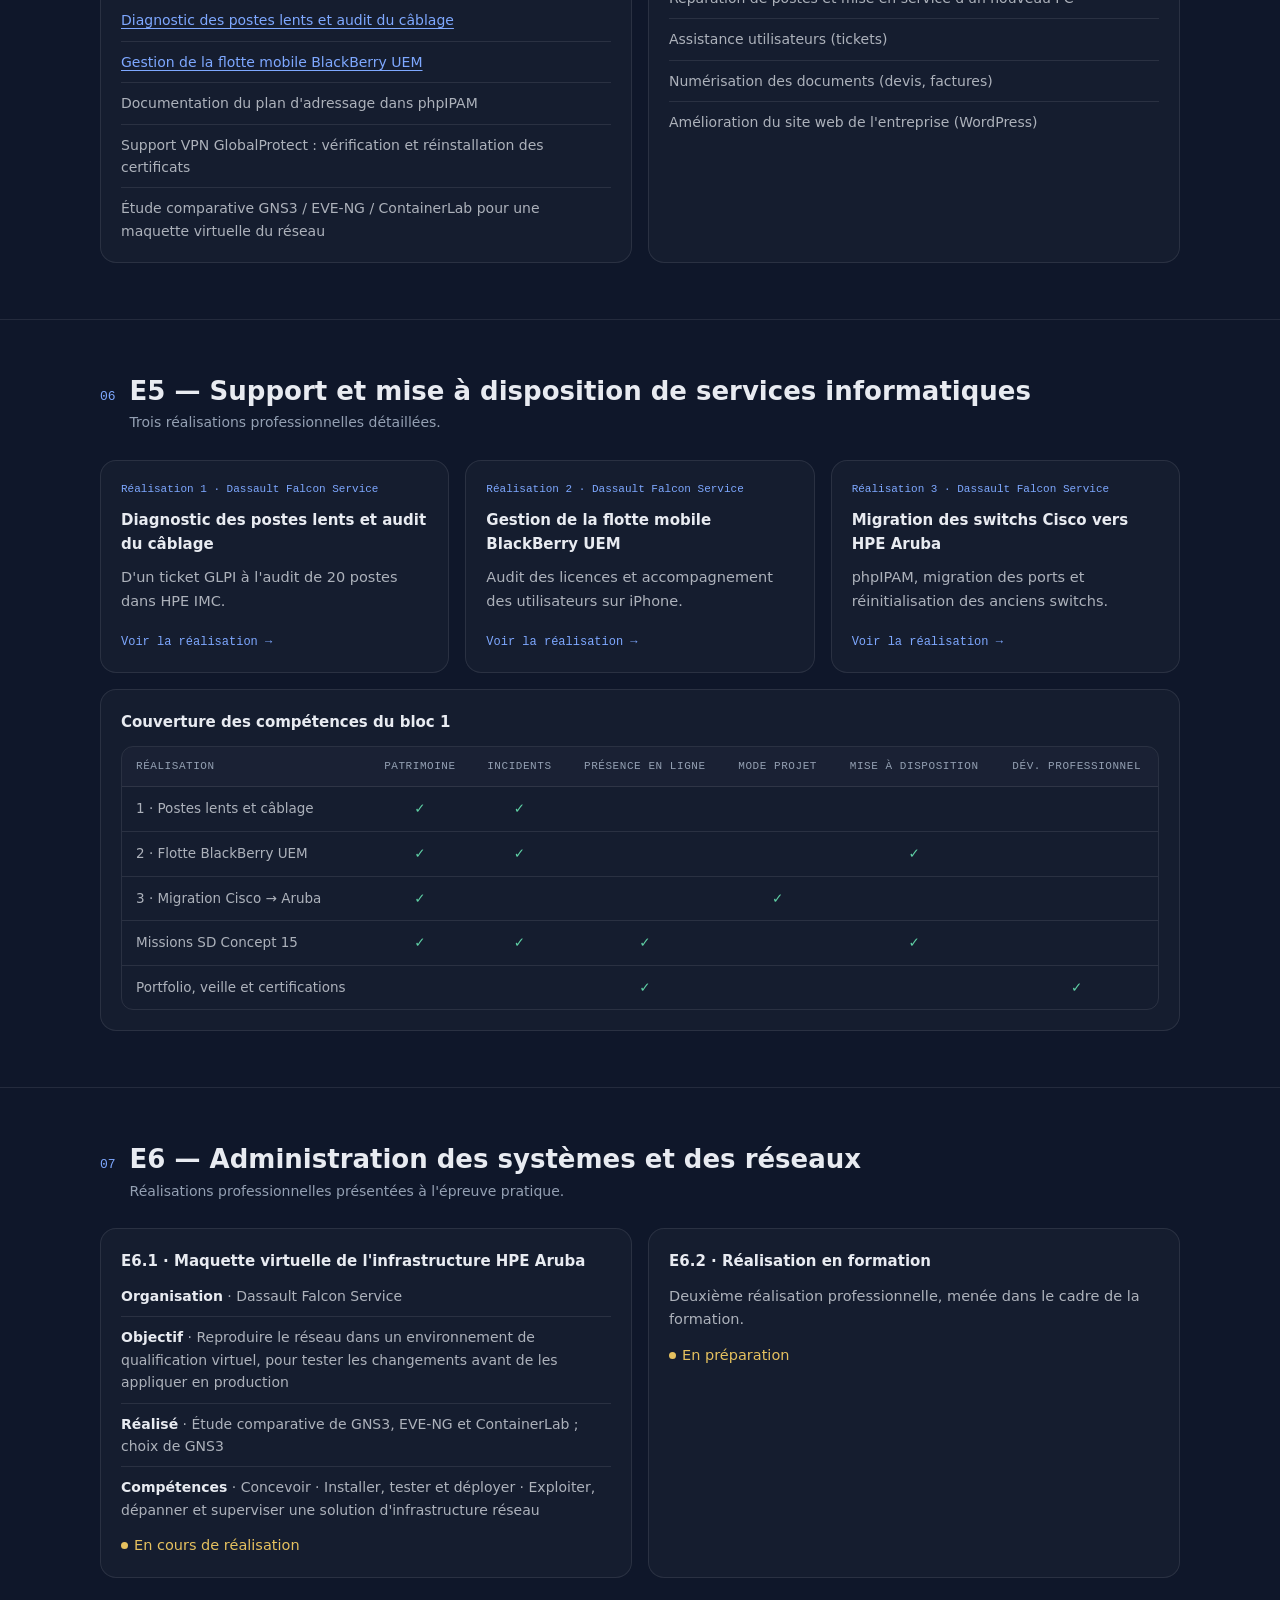
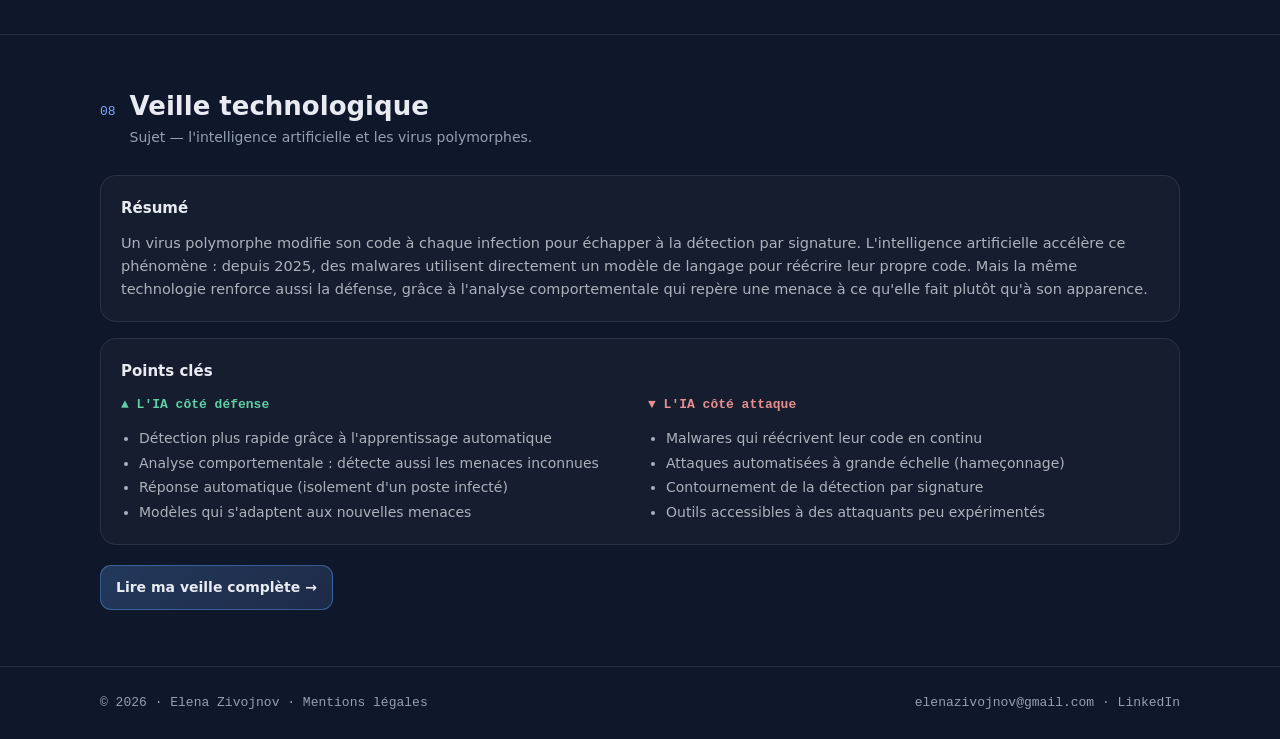
==== commit 4af9b7ac: "Ajout du lien LinkedIn dans les contacts Co-Authored-By: Claude Opus 5.5 <noreply@anthropic.com> Cla" ====
--- a/index.html
+++ b/index.html
@@ -68,6 +68,7 @@
             <div class="fiche-row"><span class="k">Précédente</span><span class="v">SD Concept 15 · 2025/26</span></div>
             <div class="fiche-row"><span class="k">Localisation</span><span class="v">Île-de-France</span></div>
             <div class="fiche-row"><span class="k">Email</span><span class="v"><a href="mailto:elenazivojnov@gmail.com">elenazivojnov@gmail.com</a></span></div>
+            <div class="fiche-row"><span class="k">LinkedIn</span><span class="v"><a href="https://www.linkedin.com/in/elena-zivojnov-0a38193b0/" target="_blank" rel="noreferrer">elena-zivojnov ↗</a></span></div>
           </div>
         </div>
 
@@ -141,7 +142,7 @@
         <article class="card span-12">
           <h3>Téléchargement</h3>
           <p class="muted" style="margin-bottom:14px;">Mon CV complet au format PDF.</p>
-          <a class="btn btn-primary" href="docs/cv.pdf" target="_blank" rel="noreferrer">Télécharger mon CV</a>
+          <a class="btn btn-primary" href="cv.pdf" target="_blank" rel="noreferrer">Télécharger mon CV</a>
         </article>
       </div>
     </div>
@@ -195,7 +196,7 @@
               <div class="desc">Segmentation en cinq VLANs sur trois switchs, liens trunk et routage entre deux routeurs (Cisco Packet Tracer).</div>
             </div>
             <div class="project-links">
-              <a class="btn btn-sm" href="img/tp1-schema.jpg" target="_blank" rel="noreferrer">Schéma</a>
+              <a class="btn btn-sm" href="tp1-schema.jpg" target="_blank" rel="noreferrer">Schéma</a>
             </div>
           </div>
 
@@ -205,7 +206,7 @@
               <div class="desc">Cinq VLANs avec des adresses de classes A, B et C, sous-réseaux dimensionnés selon le nombre de postes, routage RIP.</div>
             </div>
             <div class="project-links">
-              <a class="btn btn-sm" href="img/tp2-schema.png" target="_blank" rel="noreferrer">Schéma</a>
+              <a class="btn btn-sm" href="tp2-schema.png" target="_blank" rel="noreferrer">Schéma</a>
             </div>
           </div>
 
@@ -215,7 +216,7 @@
               <div class="desc">Huit VLANs répartis sur cinq switchs, routage OSPF entre cinq routeurs et un serveur.</div>
             </div>
             <div class="project-links">
-              <a class="btn btn-sm" href="img/tp3-schema.png" target="_blank" rel="noreferrer">Schéma</a>
+              <a class="btn btn-sm" href="tp3-schema.png" target="_blank" rel="noreferrer">Schéma</a>
             </div>
           </div>
 
@@ -340,7 +341,7 @@
               </tbody>
             </table>
           </div>
-          <!-- Ajouter ici le lien vers le tableau de synthèse officiel (PDF) : docs/tableau-synthese.pdf -->
+          <!-- Ajouter ici le lien vers le tableau de synthèse officiel (PDF) : tableau-synthese.pdf -->
         </article>
       </div>
     </div>
@@ -431,7 +432,7 @@
 <footer class="footer">
   <div class="wrap">
     <span>© <span id="year">2026</span> · Elena Zivojnov · <a href="mentions-legales.html">Mentions légales</a></span>
-    <span><a href="mailto:elenazivojnov@gmail.com">elenazivojnov@gmail.com</a></span>
+    <span><a href="mailto:elenazivojnov@gmail.com">elenazivojnov@gmail.com</a> · <a href="https://www.linkedin.com/in/elena-zivojnov-0a38193b0/" target="_blank" rel="noreferrer">LinkedIn</a></span>
   </div>
 </footer>
 
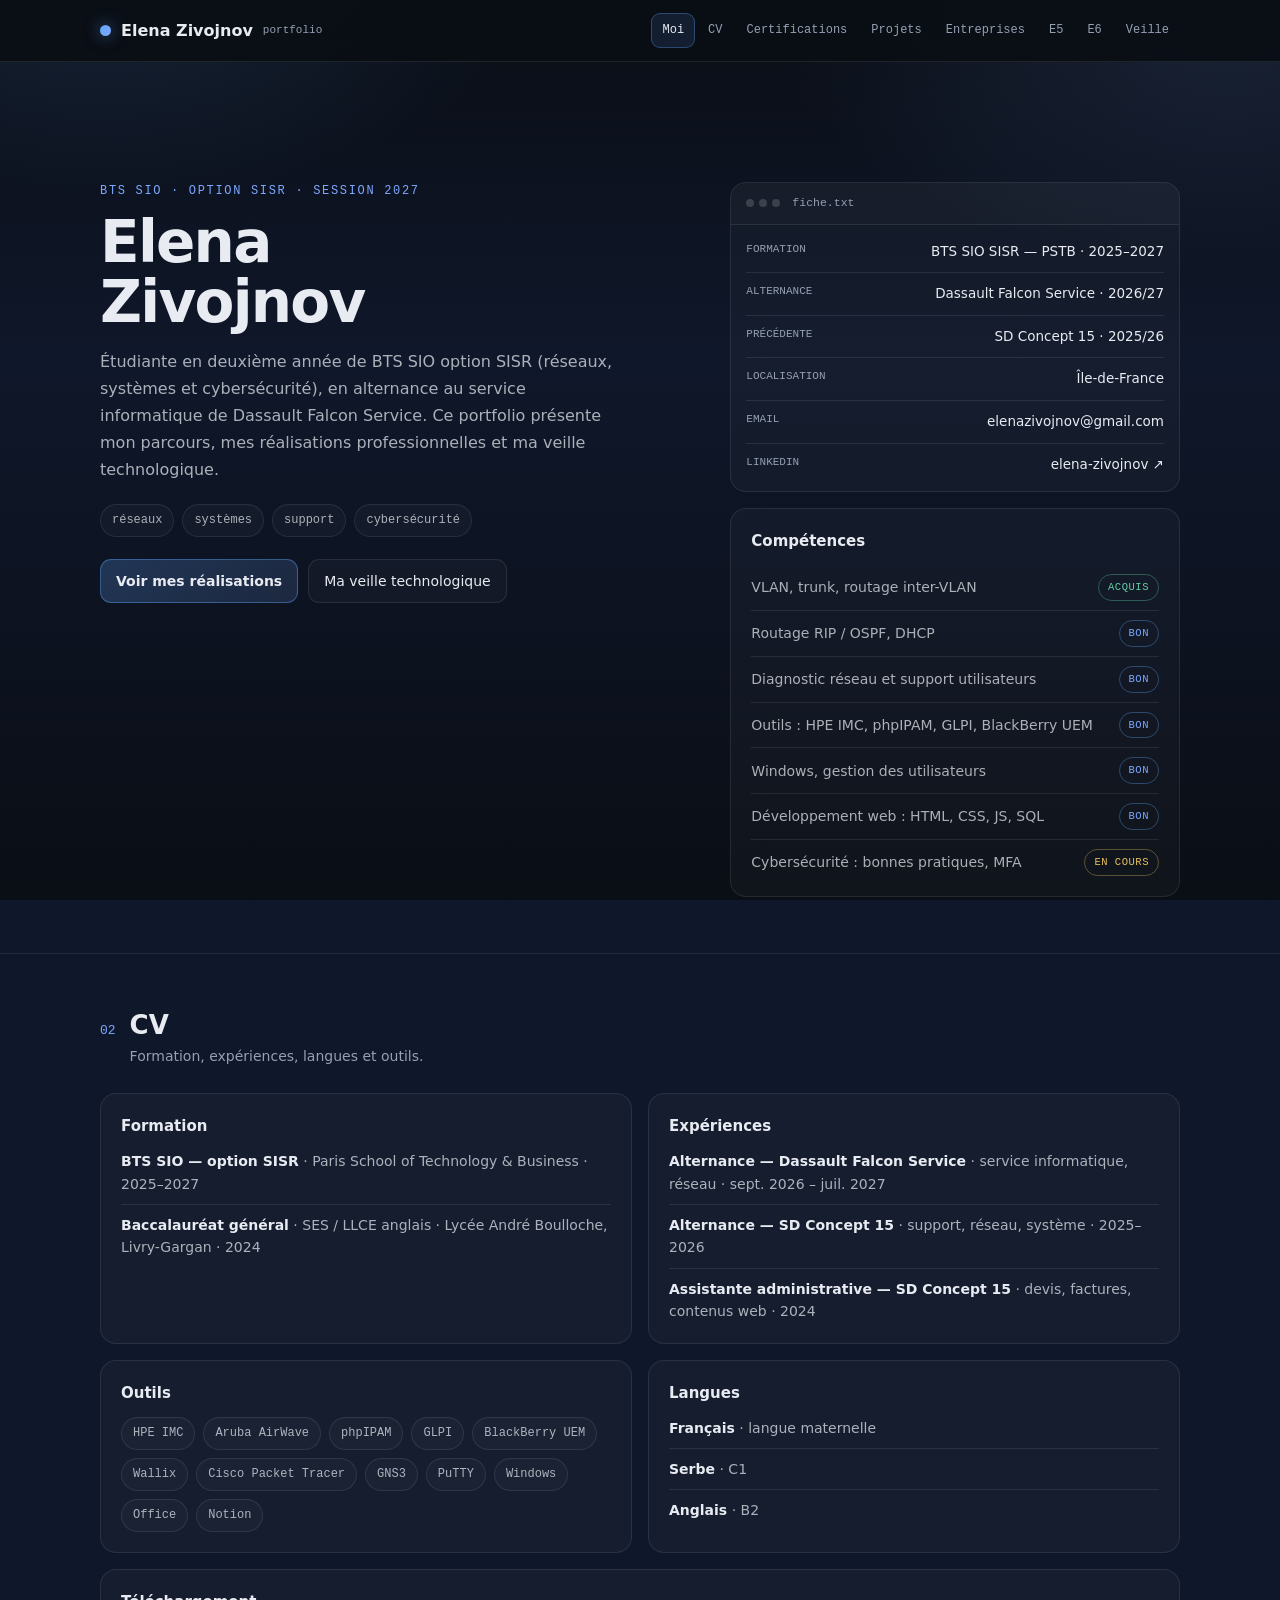
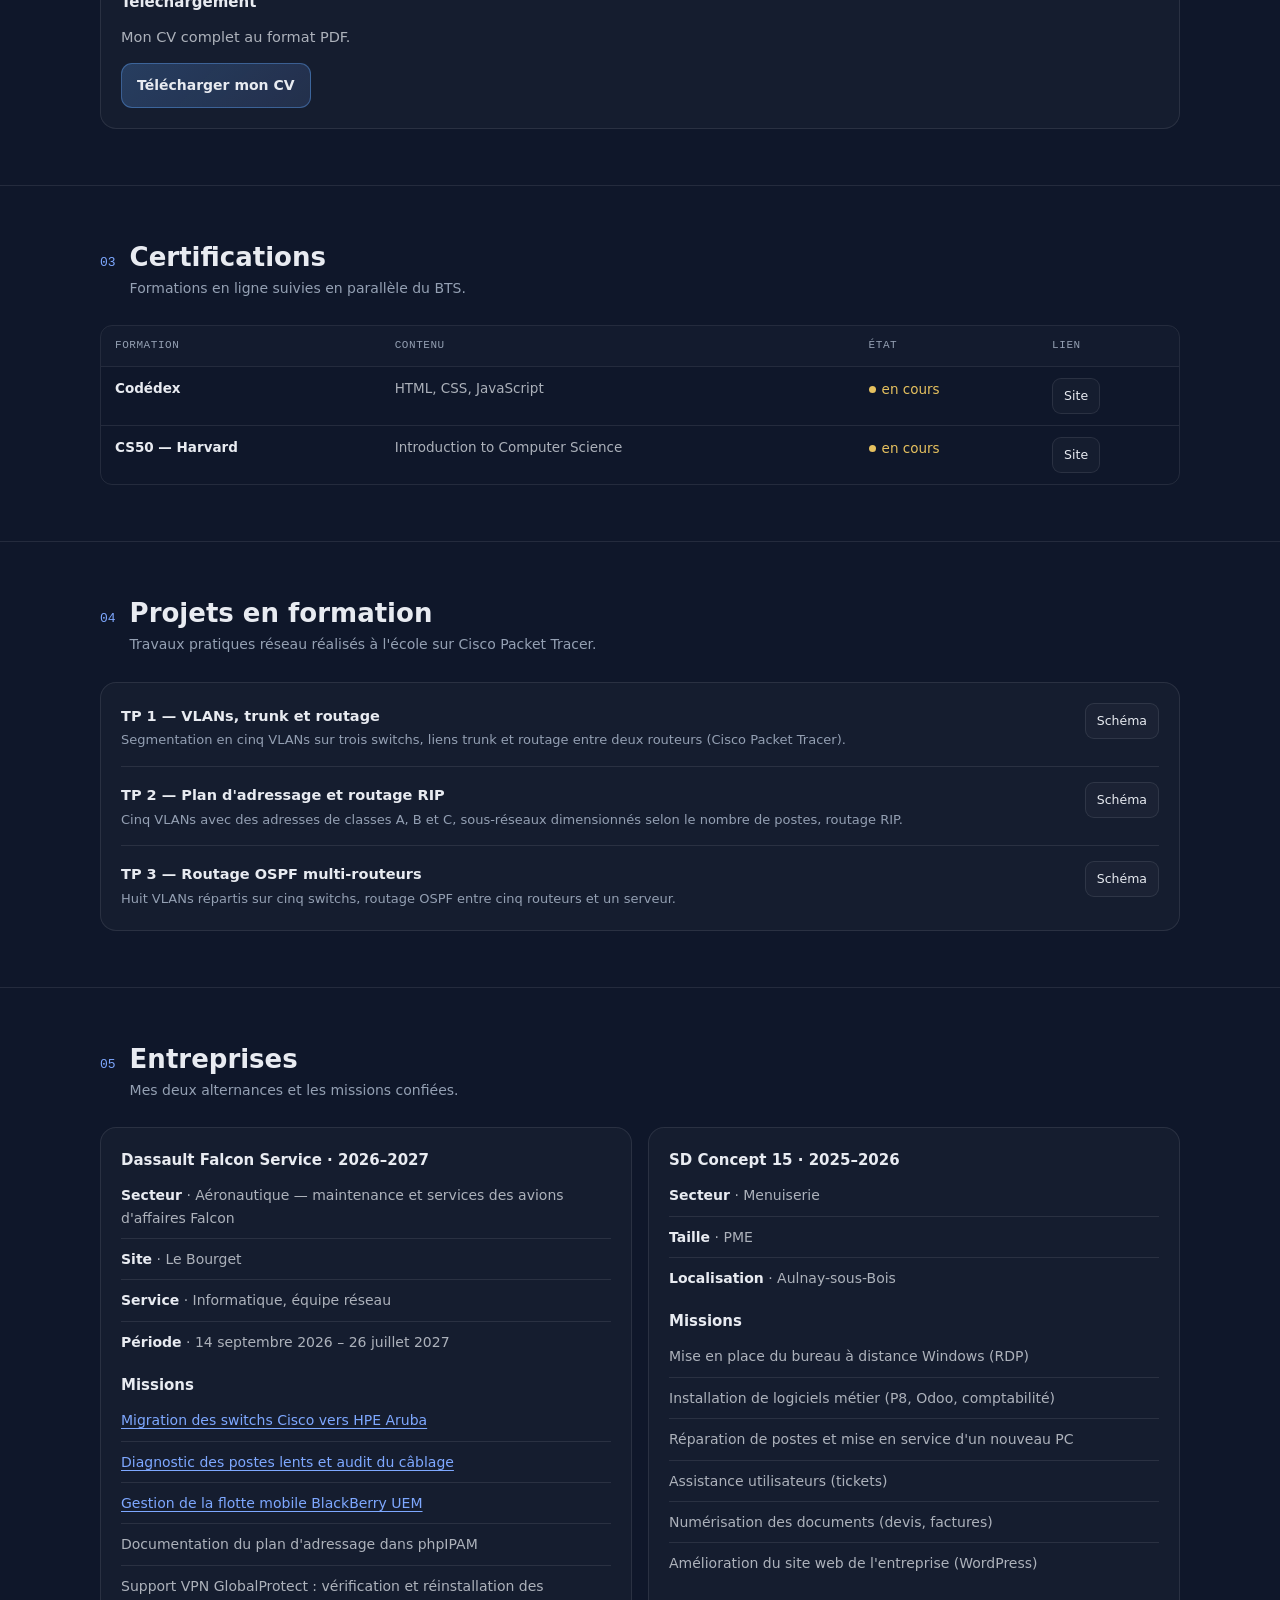
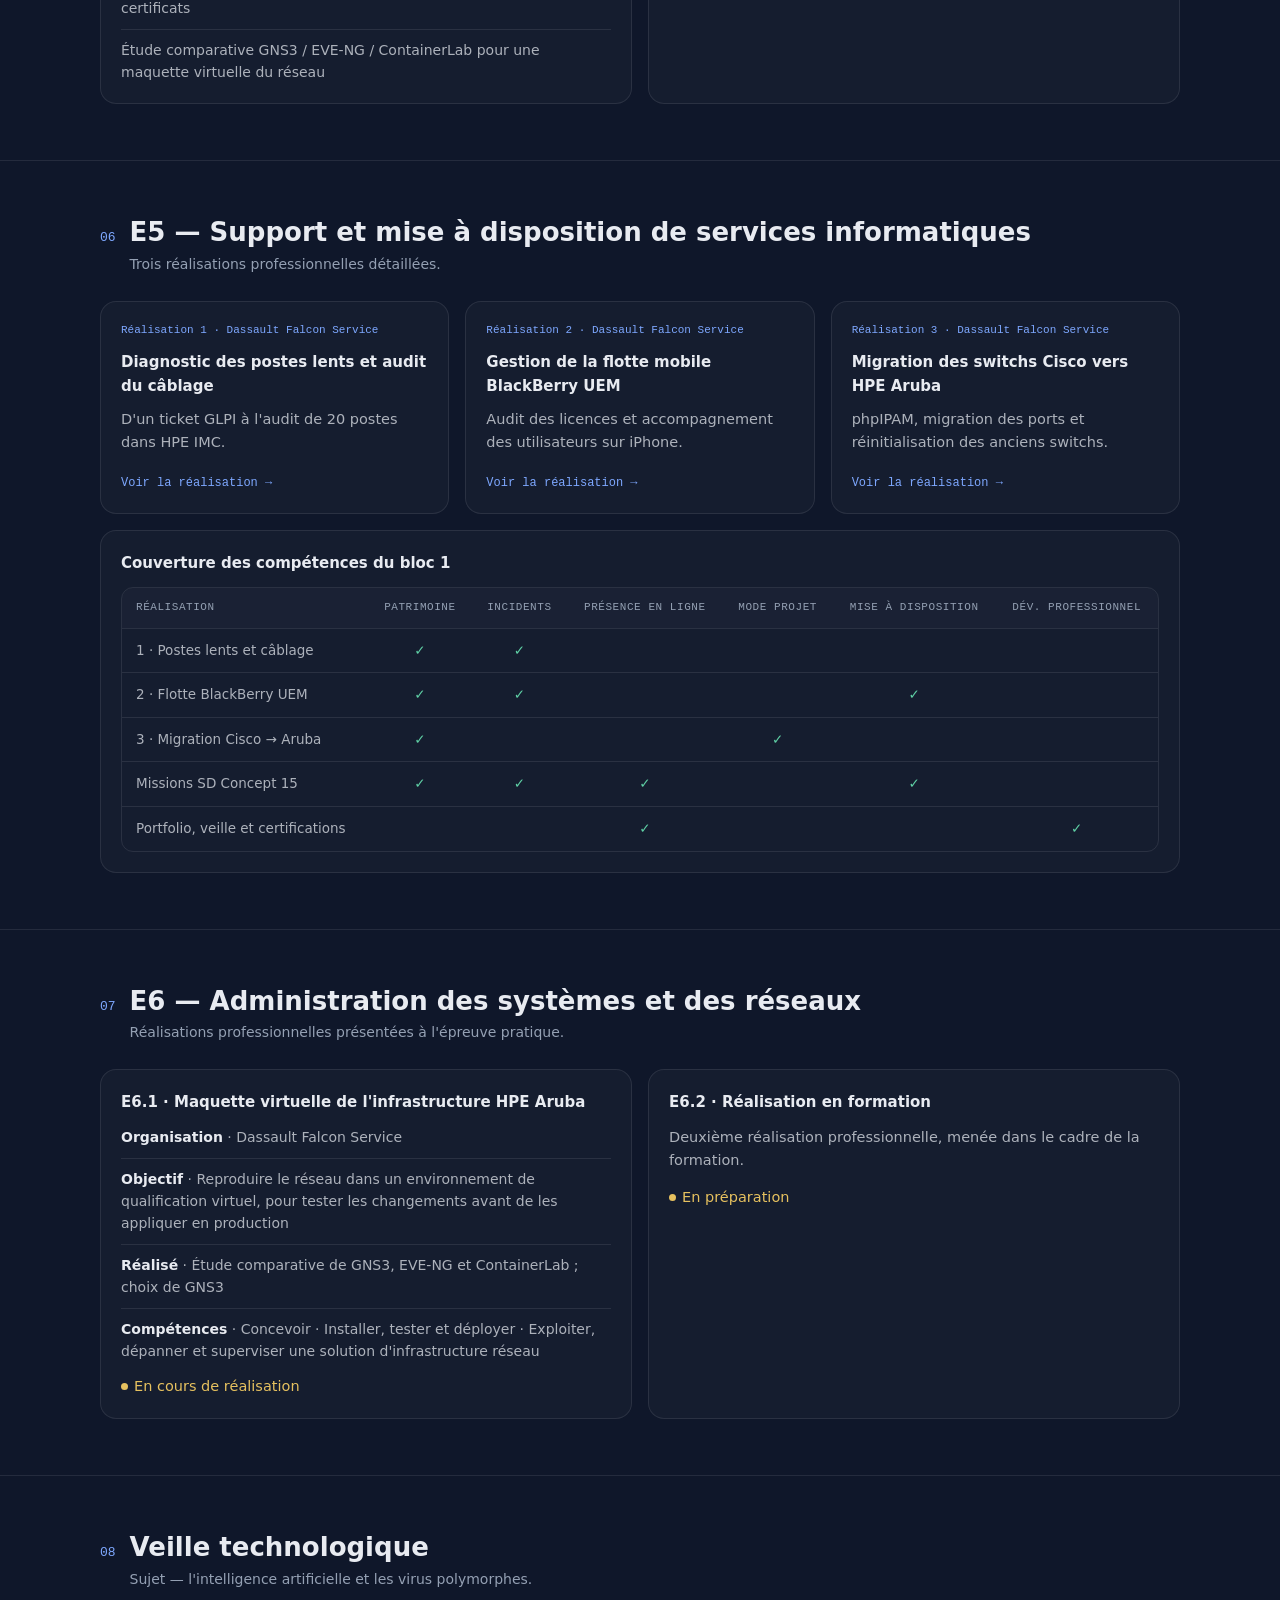
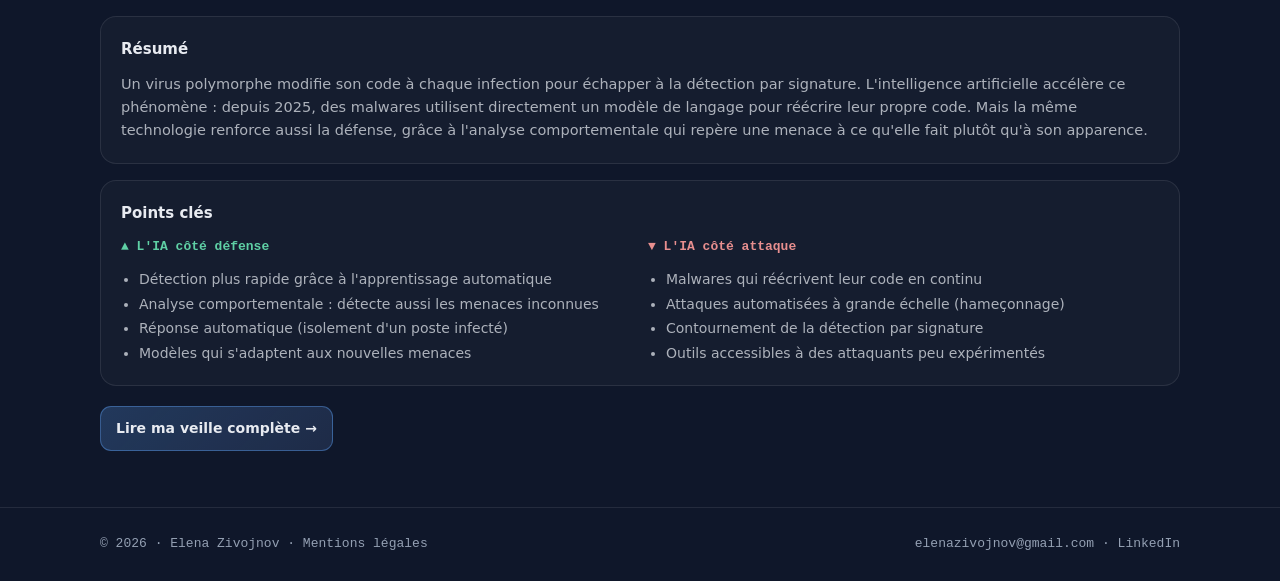
==== commit e781dd2a: "Retrait des projets Wix et Leboncoin, ajout de la source vidéo Aikido Security Co-Authored-By: Claud" ====
--- a/index.html
+++ b/index.html
@@ -185,7 +185,7 @@
     <div class="wrap">
       <div class="section-head">
         <span class="section-num">04</span>
-        <div><h2>Projets en formation</h2><p>Travaux pratiques réseau et projets web réalisés à l'école.</p></div>
+        <div><h2>Projets en formation</h2><p>Travaux pratiques réseau réalisés à l'école sur Cisco Packet Tracer.</p></div>
       </div>
 
       <div class="grid">
@@ -218,22 +218,6 @@
             <div class="project-links">
               <a class="btn btn-sm" href="tp3-schema.png" target="_blank" rel="noreferrer">Schéma</a>
             </div>
-          </div>
-
-          <div class="project">
-            <div class="project-info">
-              <b>Site vitrine sous Wix</b>
-              <div class="desc">Conception et mise en ligne d'un site vitrine.</div>
-            </div>
-            <!-- Ajouter ici le lien du site Wix PUBLIÉ (pas le lien de l'éditeur) -->
-          </div>
-
-          <div class="project">
-            <div class="project-info">
-              <b>Site de petites annonces (type Leboncoin)</b>
-              <div class="desc">Projet de groupe — développement web et base de données.</div>
-            </div>
-            <!-- Ajouter ici le lien GitHub et/ou des captures d'écran -->
           </div>
         </article>
       </div>
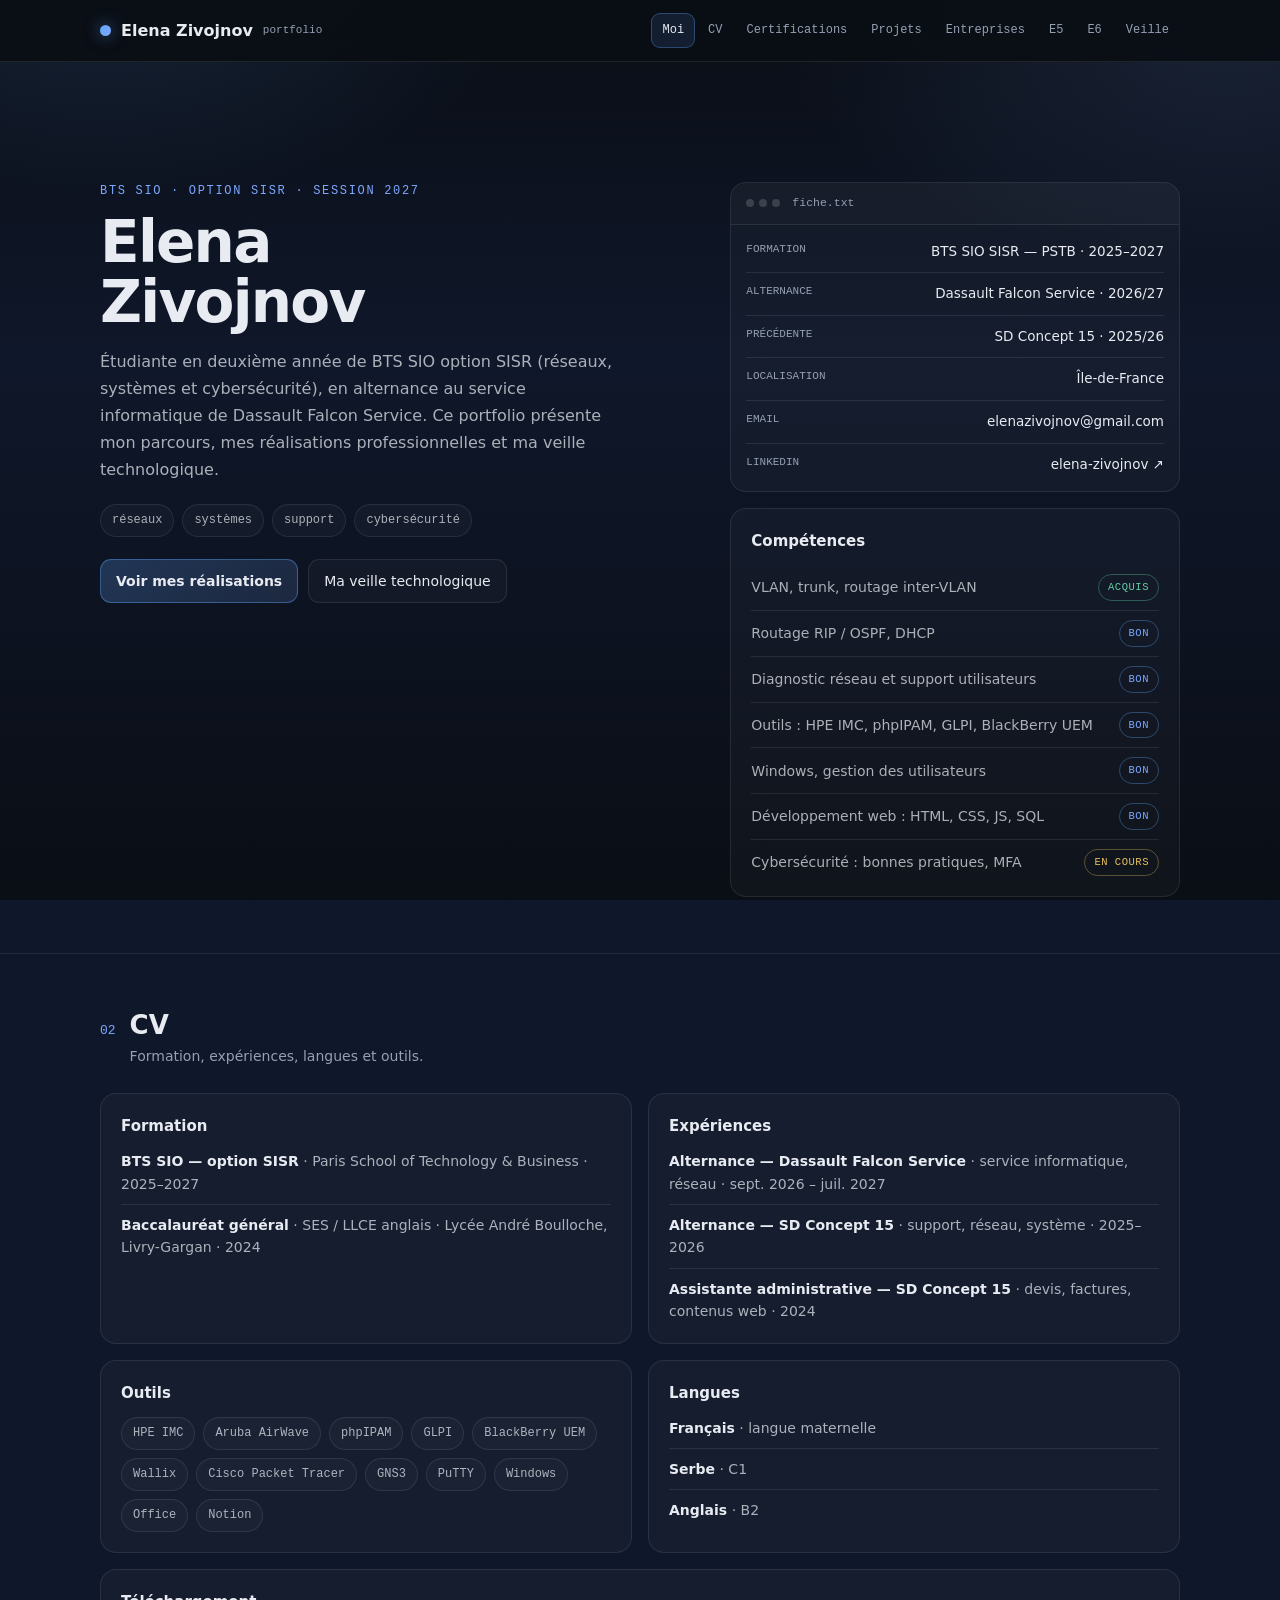
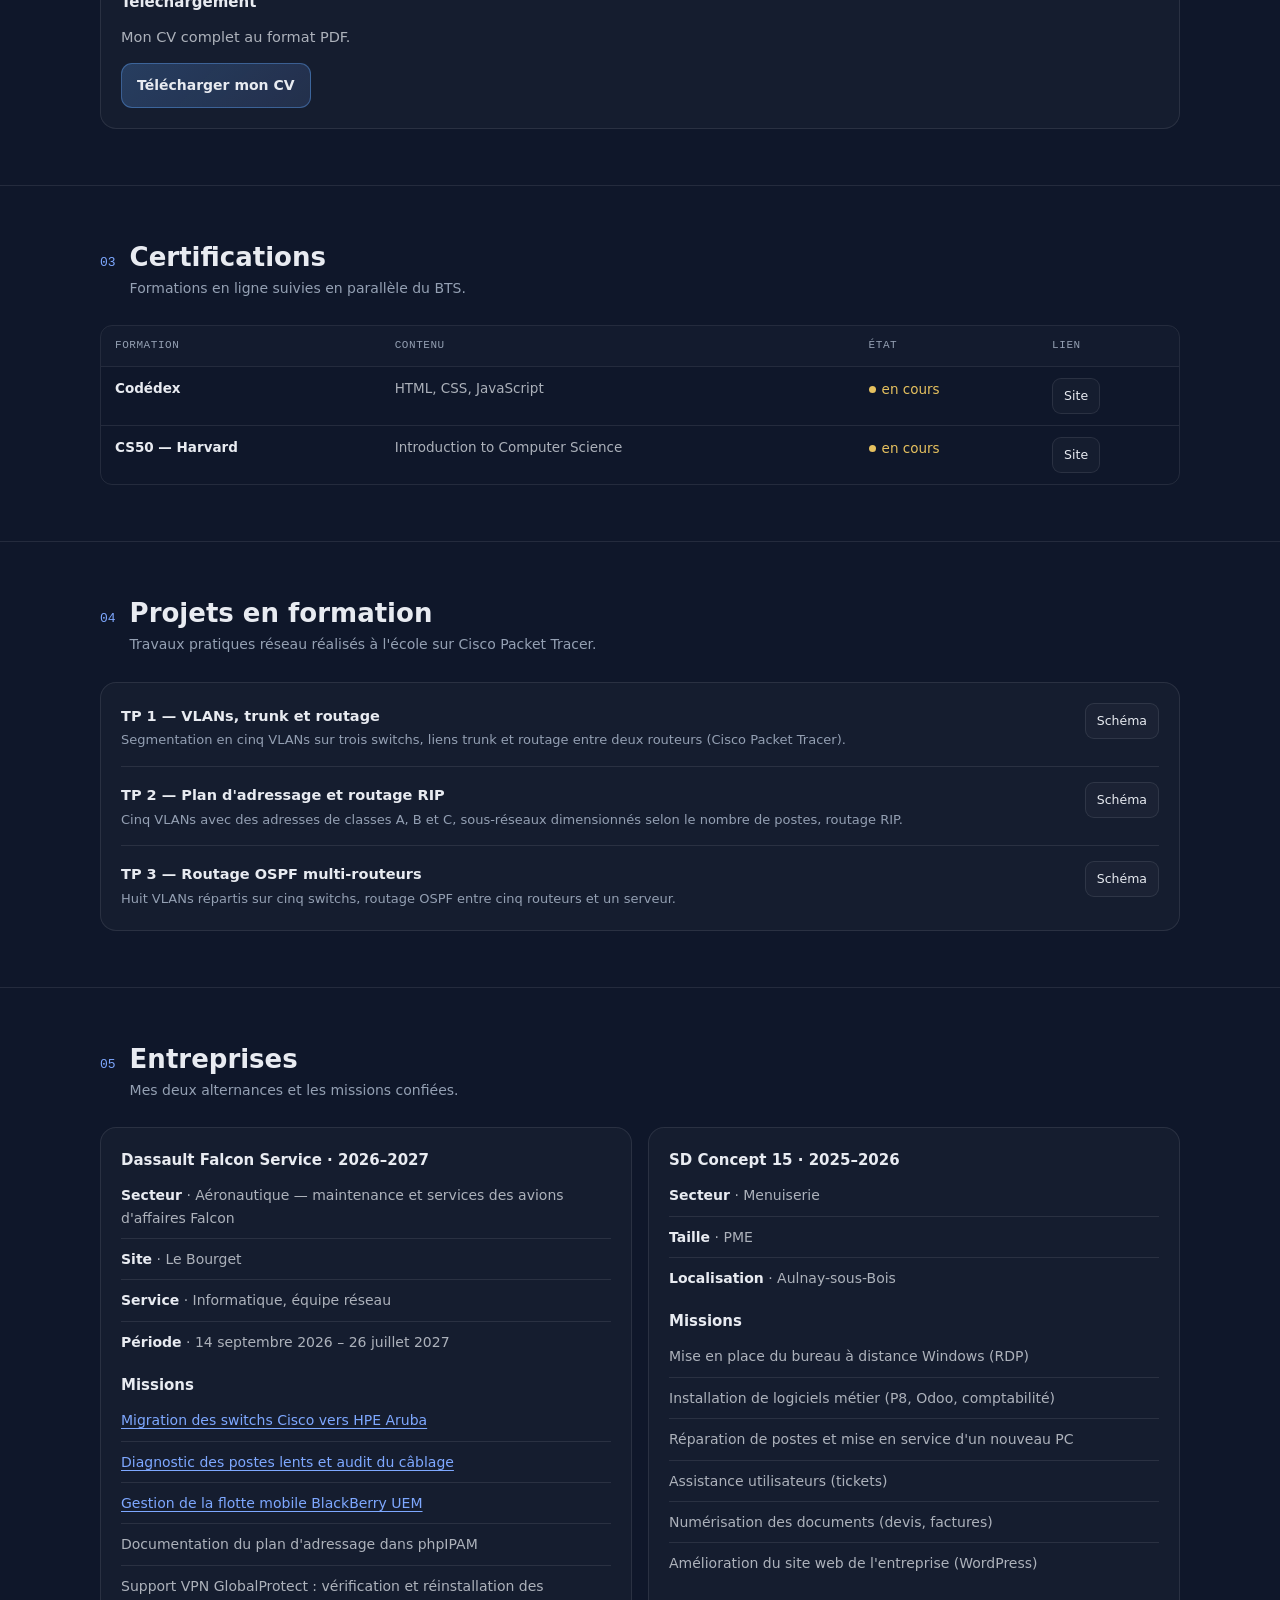
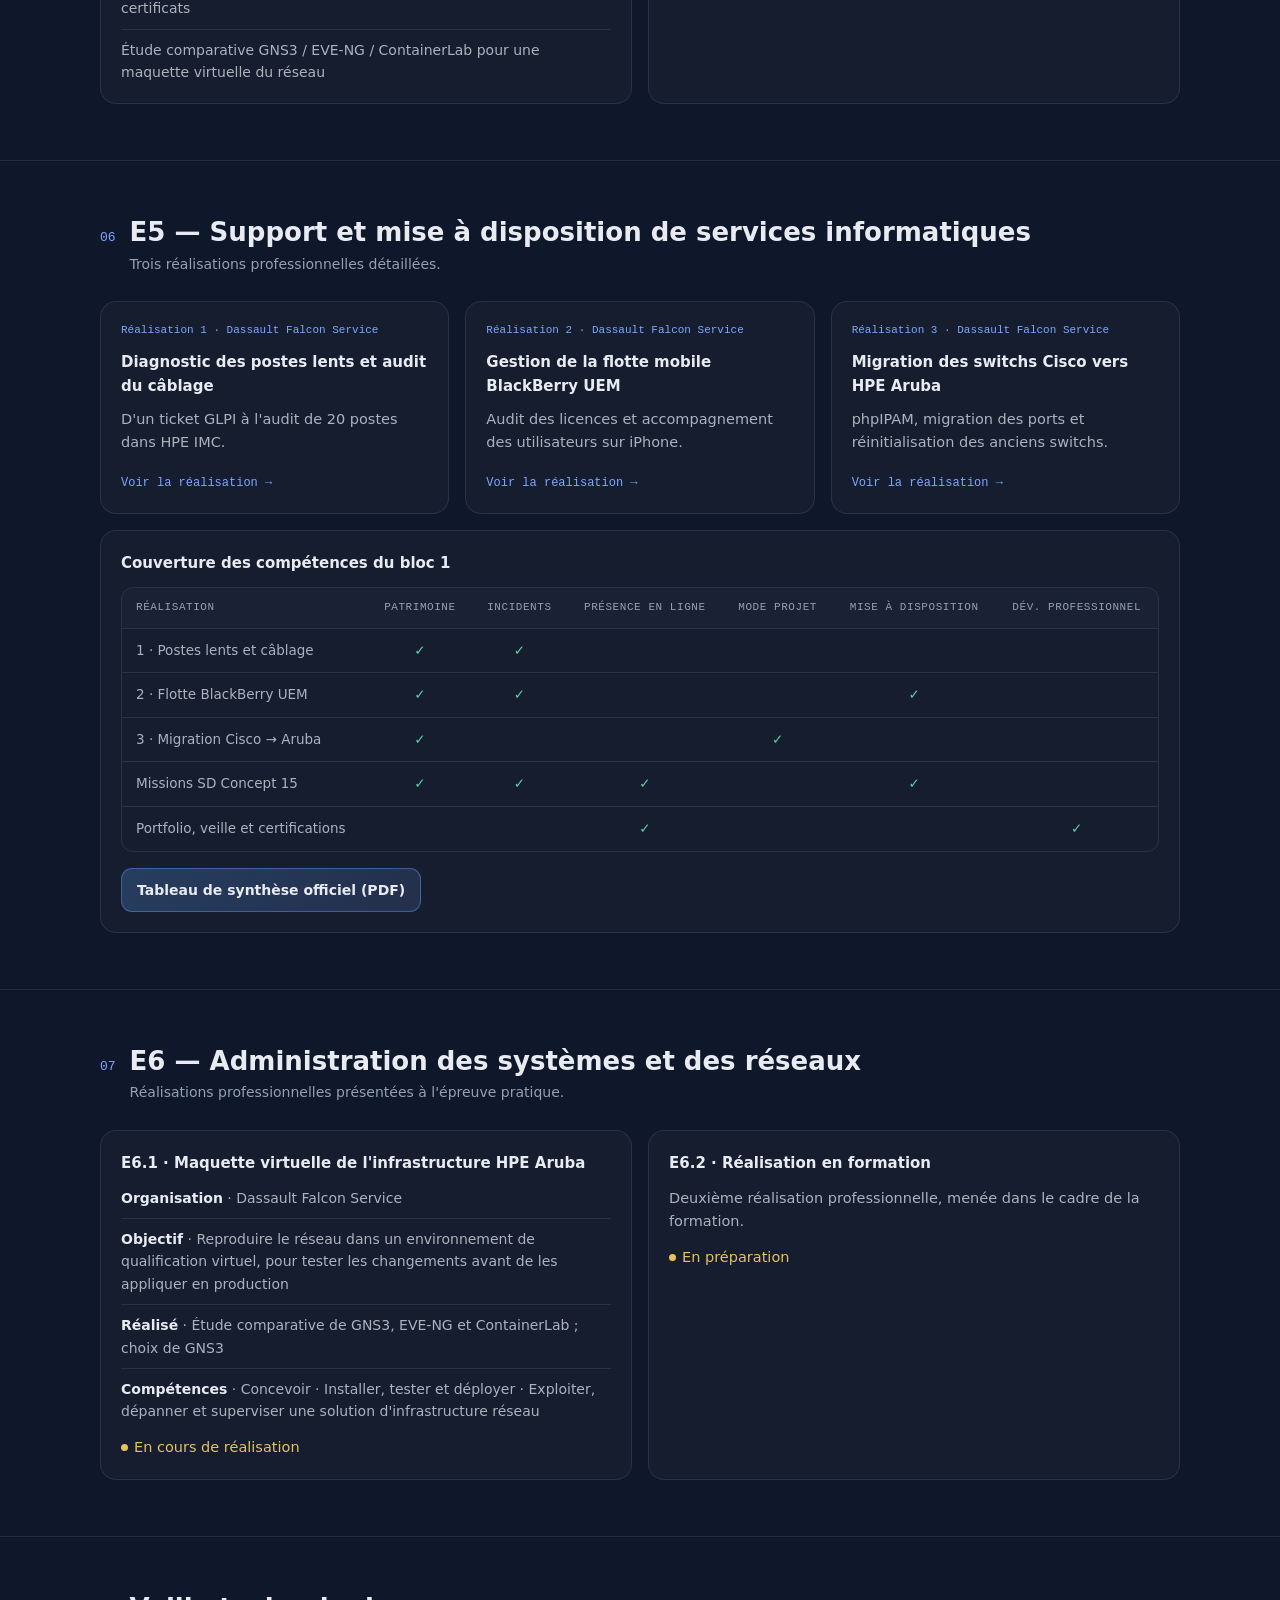
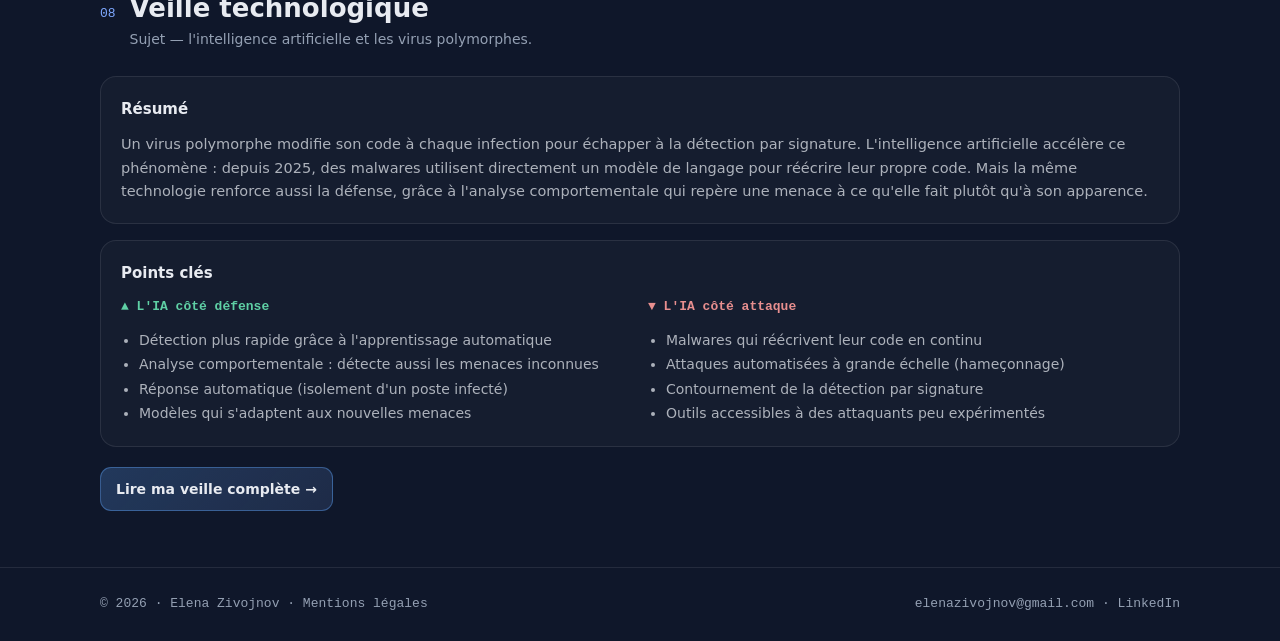
==== commit 39a3b343: "Ajout du tableau de synthèse E5 Co-Authored-By: Claude Opus 5.5 <noreply@anthropic.com> Claude-Sessi" ====
--- a/index.html
+++ b/index.html
@@ -325,7 +325,9 @@
               </tbody>
             </table>
           </div>
-          <!-- Ajouter ici le lien vers le tableau de synthèse officiel (PDF) : tableau-synthese.pdf -->
+          <div style="margin-top:16px;">
+            <a class="btn btn-primary" href="tableau-synthese.pdf" target="_blank" rel="noreferrer">Tableau de synthèse officiel (PDF)</a>
+          </div>
         </article>
       </div>
     </div>
